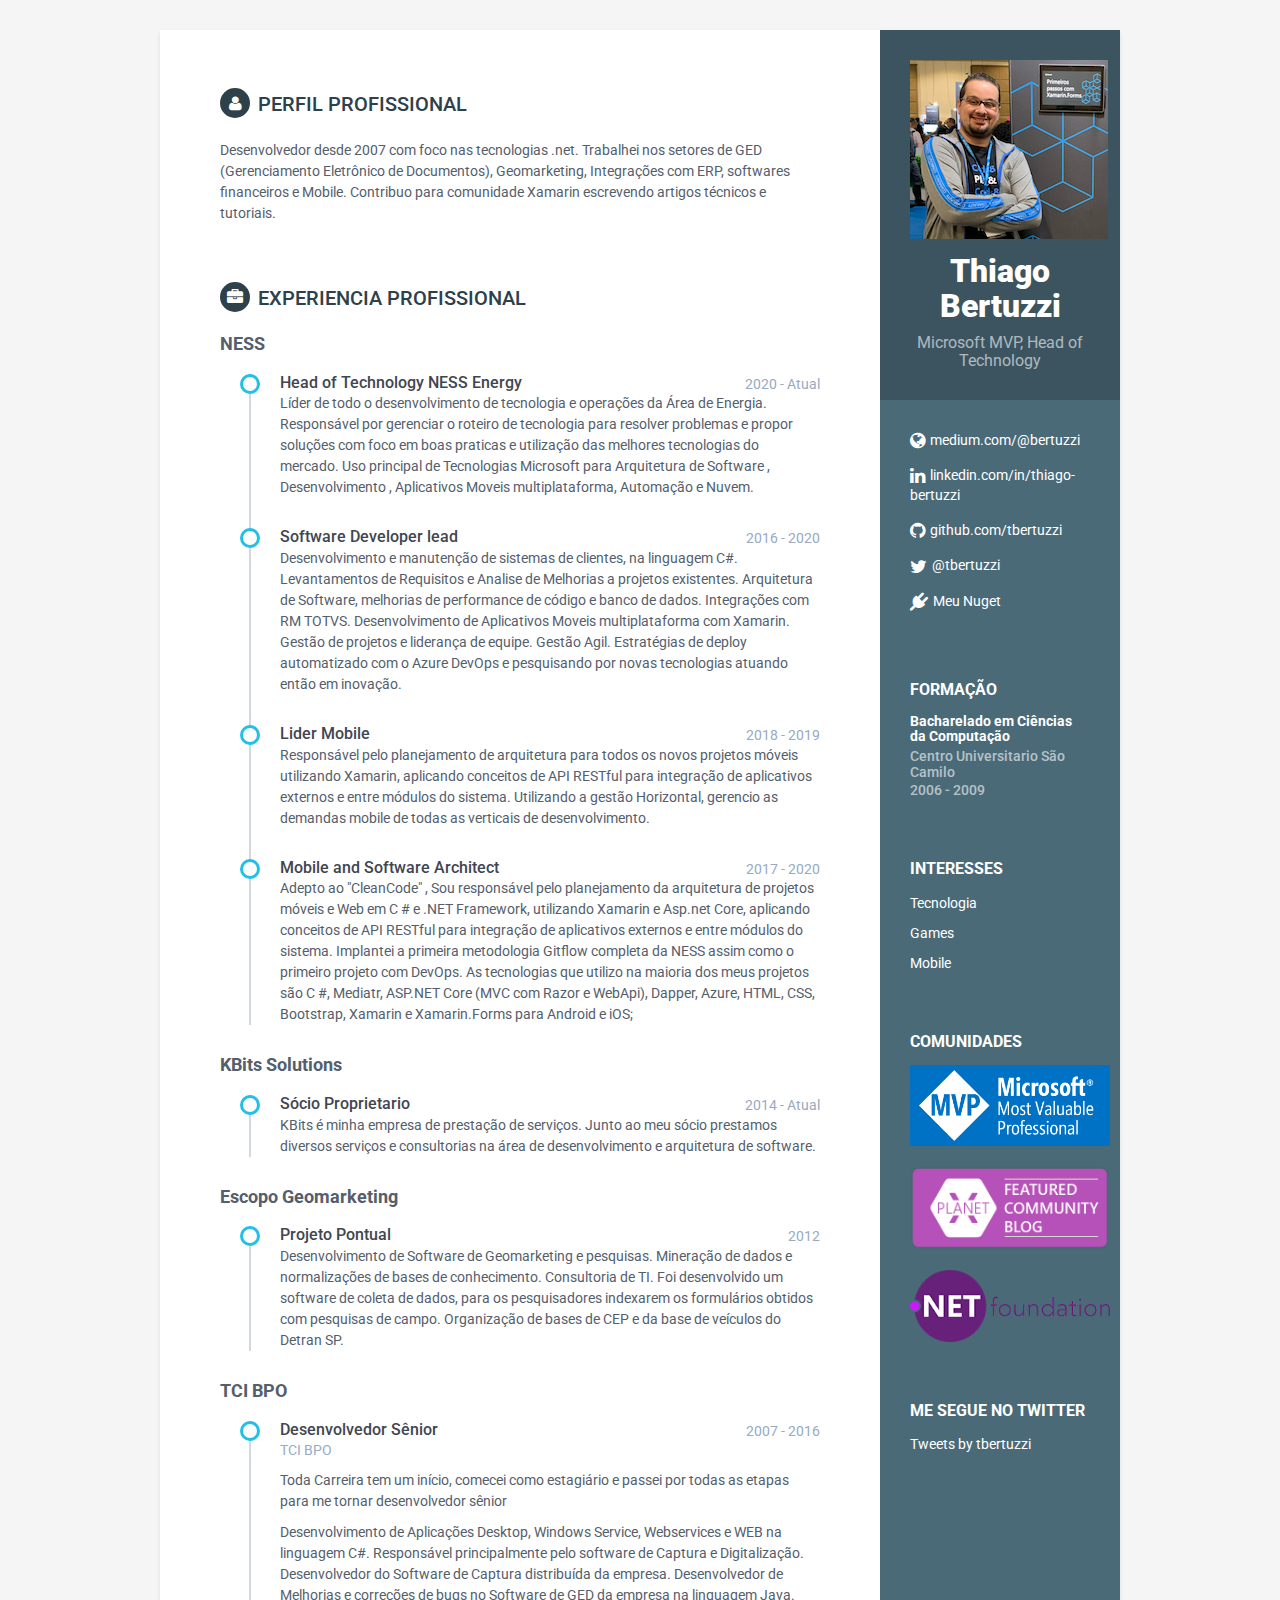
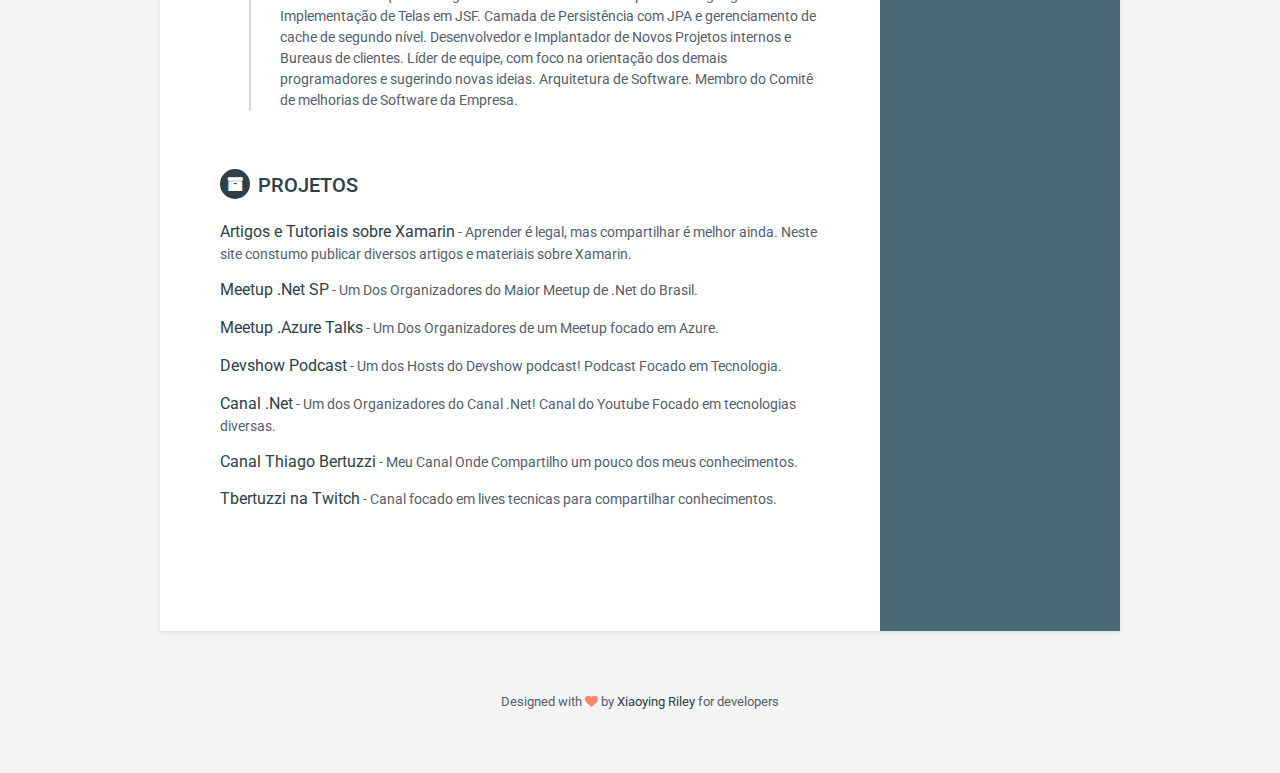
==== index.html @ 17e3bf71 ":hammer: Adicionado mais projetos" ====
<!DOCTYPE html>
<!--[if IE 8]> <html lang="en" class="ie8"> <![endif]-->  
<!--[if IE 9]> <html lang="en" class="ie9"> <![endif]-->  
<!--[if !IE]><!--> <html lang="pt-br"> <!--<![endif]-->  
<head>
    <title>Thiago Bertuzzi</title>
    <!-- Meta -->
    <meta charset="utf-8">
    <meta http-equiv="X-UA-Compatible" content="IE=edge">
    <meta name="viewport" content="width=device-width, initial-scale=1.0">
    <meta name="description" content="Thiago Bertuzzi"> 
    <link rel="shortcut icon" href="favicon.ico">  
    <link href='https://fonts.googleapis.com/css?family=Roboto:400,500,400italic,300italic,300,500italic,700,700italic,900,900italic' rel='stylesheet' type='text/css'>
    <!-- Global CSS -->
    <link rel="stylesheet" href="assets/plugins/bootstrap/css/bootstrap.min.css">   
    <!-- Plugins CSS -->
    <link rel="stylesheet" href="assets/plugins/font-awesome/css/font-awesome.css">
    
    <!-- Theme CSS -->  
    <link id="theme-style" rel="stylesheet" href="assets/css/styles-6.css">

    <!-- Custom CSS -->  
    <link id="theme-style" rel="stylesheet" href="assets/css/controles.css">


    <!-- HTML5 shim and Respond.js for IE8 support of HTML5 elements and media queries -->
    <!--[if lt IE 9]>
      <script src="https://oss.maxcdn.com/html5shiv/3.7.2/html5shiv.min.js"></script>
      <script src="https://oss.maxcdn.com/respond/1.4.2/respond.min.js"></script>
    <![endif]-->

    <!-- Global site tag (gtag.js) - Google Analytics -->
        <script async src="https://www.googletagmanager.com/gtag/js?id=UA-135125867-1"></script>
        <script>
        window.dataLayer = window.dataLayer || [];
        function gtag(){dataLayer.push(arguments);}
        gtag('js', new Date());

        gtag('config', 'UA-135125867-1');
        </script>

</head> 

<body>
    <div class="wrapper">
        <div class="sidebar-wrapper">
            <div class="profile-container">
                <img class="profile" height="179" width="198" src="assets/images/profile.png" alt="" />
                <h1 class="name">Thiago Bertuzzi</h1>
                <h3 class="tagline">Microsoft MVP, Head of Technology</h3>
            </div><!--//profile-container-->
            
            <div class="contact-container container-block">
                <ul class="list-unstyled contact-list">
                    <!-- <li class="email"><i class="fa fa-envelope"></i><a href="mailto: yourname@email.com">alan.doe@website.com</a></li>
                    <li class="phone"><i class="fa fa-phone"></i><a href="tel:0123 456 789">0123 456 789</a></li> -->
                    <li class="website"><i class="fa fa-globe"></i><a href="https://medium.com/@bertuzzi/" target="_blank">medium.com/@bertuzzi</a></li>
                    <li class="linkedin"><i class="fa fa-linkedin"></i><a href="https://www.linkedin.com/in/thiago-bertuzzi-74ab2a21" target="_blank">linkedin.com/in/thiago-bertuzzi</a></li>
                    <li class="github"><i class="fa fa-github"></i><a href="https://github.com/tbertuzzi" target="_blank">github.com/tbertuzzi</a></li>
                    <li class="twitter"><i class="fa fa-twitter"></i><a href="https://twitter.com/tbertuzzi" target="_blank">@tbertuzzi</a></li>
                    <li class="twitter"><i class="fa fa-plug"></i><a href=" https://www.nuget.org/profiles/Bertuzzi" target="_blank">Meu Nuget</a></li>
                </ul>
            </div><!--//contact-container-->
            <div class="education-container container-block">
                <h2 class="container-block-title">Formação</h2>
                <div class="item">
                    <h4 class="degree">Bacharelado em Ciências da Computação</h4>
                    <h5 class="meta">Centro Universitario São Camilo</h5>
                    <div class="time">2006 - 2009</div>
                </div><!--//item-->
            </div><!--//education-container-->
            
            <!-- <div class="languages-container container-block">
                <h2 class="container-block-title">Languages</h2>
                <ul class="list-unstyled interests-list">
                    <li>Portugues <span class="lang-desc">(Native)</span></li>
                    <li>French <span class="lang-desc">(Professional)</span></li>
                    <li>Spanish <span class="lang-desc">(Professional)</span></li>
                </ul>
            </div> -->
            
            <div class="interests-container container-block">
                <h2 class="container-block-title">Interesses</h2>
                <ul class="list-unstyled interests-list">
                    <li>Tecnologia</li>
                    <li>Games</li>
                    <li>Mobile</li>
                </ul>
            </div><!--//interests-->

            <div class="container-block">
                <h2 class="container-block-title">Comunidades</h2>
                <a href="https://mvp.microsoft.com/pt-br/PublicProfile/5003242?fullName=Thiago%20Bertuzzi/">  <img src="assets/images/MVPLogo.png" style="max-width: 200px;" alt="" />
                </a>
              </br>
            </br>
              <a href="https://www.planetxamarin.com/">  <img src="assets/images/planetxamarin-featured-badge.png" style="max-width: 200px;" alt="" />
              </a>
                </br>
             </br>
                <a href="https://members.dotnetfoundation.org/">  <img src="assets/images/netFundationlogo.png" style="max-width: 200px;" alt="" />
                </a>
            </div><!--//interests-->

            
              

            <div class="container-block">

                <h2 class="container-block-title">Me segue no twitter</h2>
                <a class="twitter-timeline" data-lang="pt" data-height="500" data-dnt="true" data-theme="dark" data-link-color="#2B7BB9" href="https://twitter.com/tbertuzzi?ref_src=twsrc%5Etfw">Tweets by tbertuzzi</a> <script async src="https://platform.twitter.com/widgets.js" charset="utf-8"></script>
        
                <!-- <h2 class="container-block-title">Backing</h2>
                <script src="https://opencollective.com/thiago-bertuzzi/collectives.js?role=backer"></script> -->
            </div>


            
            
        </div><!--//sidebar-wrapper-->
        
        <div class="main-wrapper">
            
            <section class="section summary-section">
                <h2 class="section-title"><i class="fa fa-user"></i>Perfil Profissional</h2>
                <div class="summary">
                    <p>Desenvolvedor desde 2007 com foco nas tecnologias .net. Trabalhei nos setores de GED (Gerenciamento Eletrônico de Documentos), Geomarketing, Integrações com ERP, softwares financeiros e Mobile. Contribuo para comunidade Xamarin escrevendo artigos técnicos e tutoriais.</p>
                </div><!--//summary-->
            </section><!--//section-->
            
            <section class="section experiences-section">
                <h2 class="section-title"><i class="fa fa-briefcase"></i>Experiencia profissional</h2>
                
                <h4>NESS</h4>
                <ul class="timeline">
                    <li>
                        
                        <div class="item">
                            <div class="meta">
                                <div class="upper-row">
                                    <h3 class="job-title">Head of Technology NESS Energy</h3>
                                    <div class="time">2020 - Atual</div>
                                </div>
                            </div>
                            <div class="details">
                                <p>Líder de todo o desenvolvimento de tecnologia e operações da Área de Energia.
                                    Responsável por gerenciar o roteiro de tecnologia para resolver problemas e propor soluções com foco em boas praticas e utilização das melhores tecnologias do mercado.
                                    Uso principal de Tecnologias Microsoft para Arquitetura de Software , Desenvolvimento , Aplicativos Moveis multiplataforma, Automação e Nuvem.
                                </p>  
                            
                            </div>
                        </div>
                      </li>
                    <li>
                        
                    <div class="item">
                        <div class="meta">
                            <div class="upper-row">
                                <h3 class="job-title">Software Developer lead</h3>
                                <div class="time">2016 - 2020</div>
                            </div>
                        </div>
                        <div class="details">
                            <p>Desenvolvimento e manutenção de sistemas de clientes, na linguagem C#.
                                Levantamentos de Requisitos e Analise de Melhorias a projetos existentes.
                                Arquitetura de Software, melhorias de performance de código e banco de dados.
                                Integrações com RM TOTVS.
                                Desenvolvimento de Aplicativos Moveis multiplataforma com Xamarin.
                                Gestão de projetos e liderança de equipe.
                                Gestão Agil.
                                Estratégias de deploy automatizado com o Azure DevOps e pesquisando por novas tecnologias atuando então em inovação.
                            </p>  
                        
                        </div>
                    </div>
                    </li>
                    <li>
                        <div class="item">
                            <div class="meta">
                                <div class="upper-row">
                                    <h3 class="job-title">Lider Mobile</h3>
                                    <div class="time">2018 - 2019</div>
                                </div>
                            </div>
                            <div class="details">
                                <p>Responsável pelo planejamento de arquitetura para todos os novos projetos móveis utilizando Xamarin,
                                    aplicando conceitos de API RESTful para integração de aplicativos externos e entre módulos do sistema. 
                                    Utilizando a gestão Horizontal, gerencio as demandas mobile de todas as verticais de desenvolvimento. 
                                </p>  
                            
                            </div>
                        </div>
                    </li>
                    <li>
                        <div class="item">
                            <div class="meta">
                                <div class="upper-row">
                                    <h3 class="job-title">Mobile and Software Architect</h3>
                                    <div class="time">2017 - 2020</div>
                                </div>
                            </div>
                            <div class="details">
                                <p>Adepto ao "CleanCode" , Sou responsável pelo planejamento da arquitetura de projetos móveis e Web em C # e .NET Framework, utilizando Xamarin e Asp.net Core, aplicando conceitos de API RESTful para integração de aplicativos externos e entre módulos do sistema.
        
                                    Implantei a primeira metodologia Gitflow completa da NESS assim como o primeiro projeto com DevOps.
                                    
                                    As tecnologias que utilizo na maioria dos meus projetos são C #, Mediatr, ASP.NET Core (MVC com Razor e WebApi), Dapper, Azure, HTML, CSS, Bootstrap, Xamarin e Xamarin.Forms para Android e iOS;
                                </p>  
                               
                            </div>
                        </div>
                    </li>
                </ul>

                <h4>KBits Solutions</h4>

                <ul class="timeline">
                    <li>
                        <div class="item">
                            <div class="meta">
                                <div class="upper-row">
                                    <h3 class="job-title">Sócio Proprietario</h3>
                                    <div class="time">2014 - Atual</div>
                                </div>
                            </div>
                            <div class="details">
                                <p>
                                    KBits é minha empresa de prestação de serviços. Junto ao meu sócio prestamos diversos serviços e consultorias na área de desenvolvimento e arquitetura de software. 
                                </p>  
                                
                            </div>
                        </div>
                    </li>
                </ul>

                <h4>Escopo Geomarketing</h4>

                <ul class="timeline">
                    <li>
                        <div class="item">
                            <div class="meta">
                                <div class="upper-row">
                                    <h3 class="job-title">Projeto Pontual</h3>
                                    <div class="time">2012</div>
                                </div><!--//upper-row-->
                            </div><!--//meta-->
                            <div class="details">
                                <p>Desenvolvimento de Software de Geomarketing e pesquisas. Mineração de dados e normalizações de bases de conhecimento. Consultoria de TI.
                                    Foi desenvolvido um software de coleta de dados, para os pesquisadores indexarem os formulários obtidos com pesquisas de campo.
                                    Organização de bases de CEP e da base de veículos do Detran SP.
                                </p> 
                            </div><!--//details-->
                        </div><!--//item-->
                    </li>
                </ul>


                <h4>TCI BPO</h4>

                <ul class="timeline">
                    <li>
                        <div class="item">
                            <div class="meta">
                                <div class="upper-row">
                                    <h3 class="job-title">Desenvolvedor Sênior</h3>
                                    <div class="time">2007 - 2016</div>
                                </div><!--//upper-row-->
                                <div class="company">TCI BPO</div>
                            </div><!--//meta-->
                            <div class="details">
                                <p>Toda Carreira tem um início, comecei como estagiário e passei por todas as etapas para me tornar desenvolvedor sênior</p> 
                                <p>Desenvolvimento de Aplicações Desktop, Windows Service, Webservices e WEB na linguagem C#. Responsável principalmente pelo software de Captura e Digitalização.
                                    Desenvolvedor do Software de Captura distribuída da empresa.
                                    Desenvolvedor de Melhorias e correções de bugs no Software de GED da empresa na linguagem Java. Implementação de Telas em JSF. Camada de Persistência com JPA e gerenciamento de cache de segundo nível.
                                    Desenvolvedor e Implantador de Novos Projetos internos e Bureaus de clientes.
                                    Líder de equipe, com foco na orientação dos demais programadores e sugerindo novas ideias. Arquitetura de Software. Membro do Comitê de melhorias de Software da Empresa.</p> 
                            </div><!--//details-->
                        </div><!--//item-->
                    </li>
                </ul>

               
                
            </section><!--//section-->
            
            <section class="section projects-section">
                <h2 class="section-title"><i class="fa fa-archive"></i>Projetos</h2>
                <!-- <div class="intro">
                    <p>Abaixo Alguns Projetos.</p>
                </div> -->
                <div class="item">
                    <span class="project-title"><a href="https://medium.com/@bertuzzi/">Artigos e Tutoriais sobre Xamarin</a></span> - <span class="project-tagline">Aprender é legal, mas compartilhar é melhor ainda. Neste site constumo publicar diversos artigos e materiais sobre Xamarin.</span>
                </div>
                <div class="item">
                    <span class="project-title"><a href="https://www.meetup.com/pt-BR/dotnet-Sao-Paulo/">Meetup .Net SP</a></span> - <span class="project-tagline">Um Dos Organizadores do Maior Meetup de .Net do Brasil.</span>
                </div>
                <div class="item">
                    <span class="project-title"><a href="https://www.meetup.com/pt-BR/dotnet-Sao-Paulo/">Meetup .Azure Talks</a></span> - <span class="project-tagline">Um Dos Organizadores de um Meetup focado em Azure.</span>
                </div>
                <div class="item">
                    <span class="project-title"><a href="https://devshow.com.br/">Devshow Podcast</a></span> - <span class="project-tagline">Um dos Hosts do Devshow podcast! Podcast Focado em Tecnologia.</span>
                </div>
                 <div class="item">
                    <span class="project-title"><a href="https://www.youtube.com/canaldotnet">Canal .Net</a></span> - <span class="project-tagline">Um dos Organizadores do Canal .Net! Canal do Youtube Focado em tecnologias diversas.</span>
                </div>
                <div class="item">
                    <span class="project-title"><a href="https://www.youtube.com/thiagobertuzzi">Canal Thiago Bertuzzi</a></span> - <span class="project-tagline">Meu Canal Onde Compartilho um pouco dos meus conhecimentos.</span>
                </div>
                <div class="item">
                    <span class="project-title"><a href="https://www.twitch.tv/tbertuzzi">Tbertuzzi na Twitch</a></span> - <span class="project-tagline">Canal focado em lives tecnicas para compartilhar conhecimentos.</span>
                </div>


            </section>

        </div><!--//main-body-->
    </div>
 
    <footer class="footer">
        <div class="text-center">
                <!--/* This template is released under the Creative Commons Attribution 3.0 License. Please keep the attribution link below when using for your own project. Thank you for your support. :) If you'd like to use the template without the attribution, you can check out other license options via our website: themes.3rdwavemedia.com */-->
                <small class="copyright">Designed with <i class="fa fa-heart"></i> by <a href="http://themes.3rdwavemedia.com" target="_blank">Xiaoying Riley</a> for developers</small>
        </div><!--//container-->
    </footer><!--//footer-->
 
    <!-- Javascript -->          
    <script type="text/javascript" src="assets/plugins/jquery-1.11.3.min.js"></script>
    <script type="text/javascript" src="assets/plugins/bootstrap/js/bootstrap.min.js"></script>    
    <!-- custom js -->
    <script type="text/javascript" src="assets/js/main.js"></script>            
</body>
</html>
---- assets/css/styles-6.css ----
/*   
 * Template Name: Orbit - Responsive Resume/CV Template for Developers
 * Version: 1.0
 * Author: Xiaoying Riley
 * Twitter: @3rdwave_themes
 * License: Creative Commons Attribution 3.0 License
 * Website: http://themes.3rdwavemedia.com/
*/
/* styles-6.css */
/* ======= Base ======= */
body {
  font-family: 'Roboto', sans-serif;
  color: #545E6C;
  background: #f5f5f5;
  font-size: 14px;
  padding: 30px;
  -webkit-font-smoothing: antialiased;
  -moz-osx-font-smoothing: grayscale;
}
h1,
h2,
h3,
h4,
h5,
h6 {
  font-weight: 700;
}
a {
  color: #2e4049;
  -webkit-transition: all 0.4s ease-in-out;
  -moz-transition: all 0.4s ease-in-out;
  -ms-transition: all 0.4s ease-in-out;
  -o-transition: all 0.4s ease-in-out;
}
a:hover {
  text-decoration: underline;
  color: #10171a;
}
a:focus {
  text-decoration: none;
}
p {
  line-height: 1.5;
}
.wrapper {
  background: #4B6A78;
  max-width: 960px;
  margin: 0 auto;
  position: relative;
  -webkit-box-shadow: 0px 2px 4px rgba(0, 0, 0, 0.1);
  -moz-box-shadow: 0px 2px 4px rgba(0, 0, 0, 0.1);
  box-shadow: 0px 2px 4px rgba(0, 0, 0, 0.1);
}
.sidebar-wrapper {
  background: #4B6A78;
  position: absolute;
  right: 0;
  width: 240px;
  height: 100%;
  min-height: 800px;
  color: #fff;
}
.sidebar-wrapper a {
  color: #fff;
}
.sidebar-wrapper .profile-container {
  padding: 30px;
  background: rgba(0, 0, 0, 0.2);
  text-align: center;
  color: #fff;
}
.sidebar-wrapper .name {
  font-size: 32px;
  font-weight: 900;
  margin-top: 0;
  margin-bottom: 10px;
}
.sidebar-wrapper .tagline {
  color: rgba(255, 255, 255, 0.6);
  font-size: 16px;
  font-weight: 400;
  margin-top: 0;
  margin-bottom: 0;
}
.sidebar-wrapper .profile {
  margin-bottom: 15px;
}
.sidebar-wrapper .contact-list .fa {
  margin-right: 5px;
  font-size: 18px;
  vertical-align: middle;
}
.sidebar-wrapper .contact-list li {
  margin-bottom: 15px;
}
.sidebar-wrapper .contact-list li:last-child {
  margin-bottom: 0;
}
.sidebar-wrapper .contact-list .email .fa {
  font-size: 14px;
}
.sidebar-wrapper .container-block {
  padding: 30px;
}
.sidebar-wrapper .container-block-title {
  text-transform: uppercase;
  font-size: 16px;
  font-weight: 700;
  margin-top: 0;
  margin-bottom: 15px;
}
.sidebar-wrapper .degree {
  font-size: 14px;
  margin-top: 0;
  margin-bottom: 5px;
}
.sidebar-wrapper .education-container .item {
  margin-bottom: 15px;
}
.sidebar-wrapper .education-container .item:last-child {
  margin-bottom: 0;
}
.sidebar-wrapper .education-container .meta {
  color: rgba(255, 255, 255, 0.6);
  font-weight: 500;
  margin-bottom: 0px;
  margin-top: 0;
}
.sidebar-wrapper .education-container .time {
  color: rgba(255, 255, 255, 0.6);
  font-weight: 500;
  margin-bottom: 0px;
}
.sidebar-wrapper .languages-container .lang-desc {
  color: rgba(255, 255, 255, 0.6);
}
.sidebar-wrapper .languages-list {
  margin-bottom: 0;
}
.sidebar-wrapper .languages-list li {
  margin-bottom: 10px;
}
.sidebar-wrapper .languages-list li:last-child {
  margin-bottom: 0;
}
.sidebar-wrapper .interests-list {
  margin-bottom: 0;
}
.sidebar-wrapper .interests-list li {
  margin-bottom: 10px;
}
.sidebar-wrapper .interests-list li:last-child {
  margin-bottom: 0;
}
.main-wrapper {
  background: #fff;
  padding: 60px;
  padding-right: 300px;
}
.main-wrapper .section-title {
  text-transform: uppercase;
  font-size: 20px;
  font-weight: 500;
  color: #2e4049;
  position: relative;
  margin-top: 0;
  margin-bottom: 20px;
}
.main-wrapper .section-title .fa {
  width: 30px;
  height: 30px;
  margin-right: 8px;
  display: inline-block;
  color: #fff;
  -webkit-border-radius: 50%;
  -moz-border-radius: 50%;
  -ms-border-radius: 50%;
  -o-border-radius: 50%;
  border-radius: 50%;
  -moz-background-clip: padding;
  -webkit-background-clip: padding-box;
  background-clip: padding-box;
  background: #2e4049;
  text-align: center;
  padding-top: 8px;
  font-size: 16px;
  position: relative;
  top: -2px;
}
.main-wrapper .section {
  margin-bottom: 60px;
}
.main-wrapper .experiences-section .item {
  margin-bottom: 30px;
}
.main-wrapper .upper-row {
  position: relative;
  overflow: hidden;
  margin-bottom: 2px;
}
.main-wrapper .job-title {
  color: #3F4650;
  font-size: 16px;
  margin-top: 0;
  margin-bottom: 0;
  font-weight: 500;
}
.main-wrapper .time {
  position: absolute;
  right: 0;
  top: 0;
  color: #97AAC3;
}
.main-wrapper .company {
  margin-bottom: 10px;
  color: #97AAC3;
}
.main-wrapper .project-title {
  font-size: 16px;
  font-weight: 400;
  margin-top: 0;
  margin-bottom: 5px;
}
.main-wrapper .projects-section .intro {
  margin-bottom: 30px;
}
.main-wrapper .projects-section .item {
  margin-bottom: 15px;
}
.skillset .item {
  margin-bottom: 15px;
  overflow: hidden;
}
.skillset .level-title {
  font-size: 14px;
  margin-top: 0;
  margin-bottom: 12px;
}
.skillset .level-bar {
  height: 12px;
  background: #f5f5f5;
}
.skillset .level-bar-inner {
  height: 12px;
  background: #6c92a3;
}
.footer {
  padding: 30px;
  padding-top: 60px;
}
.footer .copyright {
  line-height: 1.6;
  color: #545E6C;
  font-size: 13px;
}
.footer .fa-heart {
  color: #fb866a;
}
/* Extra small devices (phones, less than 768px) */
@media (max-width: 767px) {
  .sidebar-wrapper {
    position: static;
    width: inherit;
  }
  .main-wrapper {
    padding: 30px;
  }
  .main-wrapper .time {
    position: static;
    display: block;
    margin-top: 5px;
  }
  .main-wrapper .upper-row {
    margin-bottom: 0;
  }
}
/* Small devices (tablets, 768px and up) */
/* Medium devices (desktops, 992px and up) */
@media (min-width: 992px) {
  .skillset .level-title {
    display: inline-block;
    float: left;
    width: 30%;
    margin-bottom: 0;
  }
  .skillset .level-bar {
    display: inline-block;
    width: 70%;
    float: left;
    position: relative;
    top: 1px;
  }
}
/* Large devices (large desktops, 1200px and up) */
/* Ex-Large devices (large desktops, 1200px and up) */
---- assets/css/controles.css ----
ul.timeline {
    list-style-type: none;
    position: relative;
}
ul.timeline:before {
    content: ' ';
    background: #d4d9df;
    display: inline-block;
    position: absolute;
    left: 29px;
    width: 2px;
    height: 100%;
    z-index: 400;
}
ul.timeline > li {
    margin: 20px 0;
    padding-left: 20px;
}
ul.timeline > li:before {
    content: ' ';
    background: white;
    display: inline-block;
    position: absolute;
    border-radius: 50%;
    border: 3px solid #22c0e8;
    left: 20px;
    width: 20px;
    height: 20px;
    z-index: 400;
}
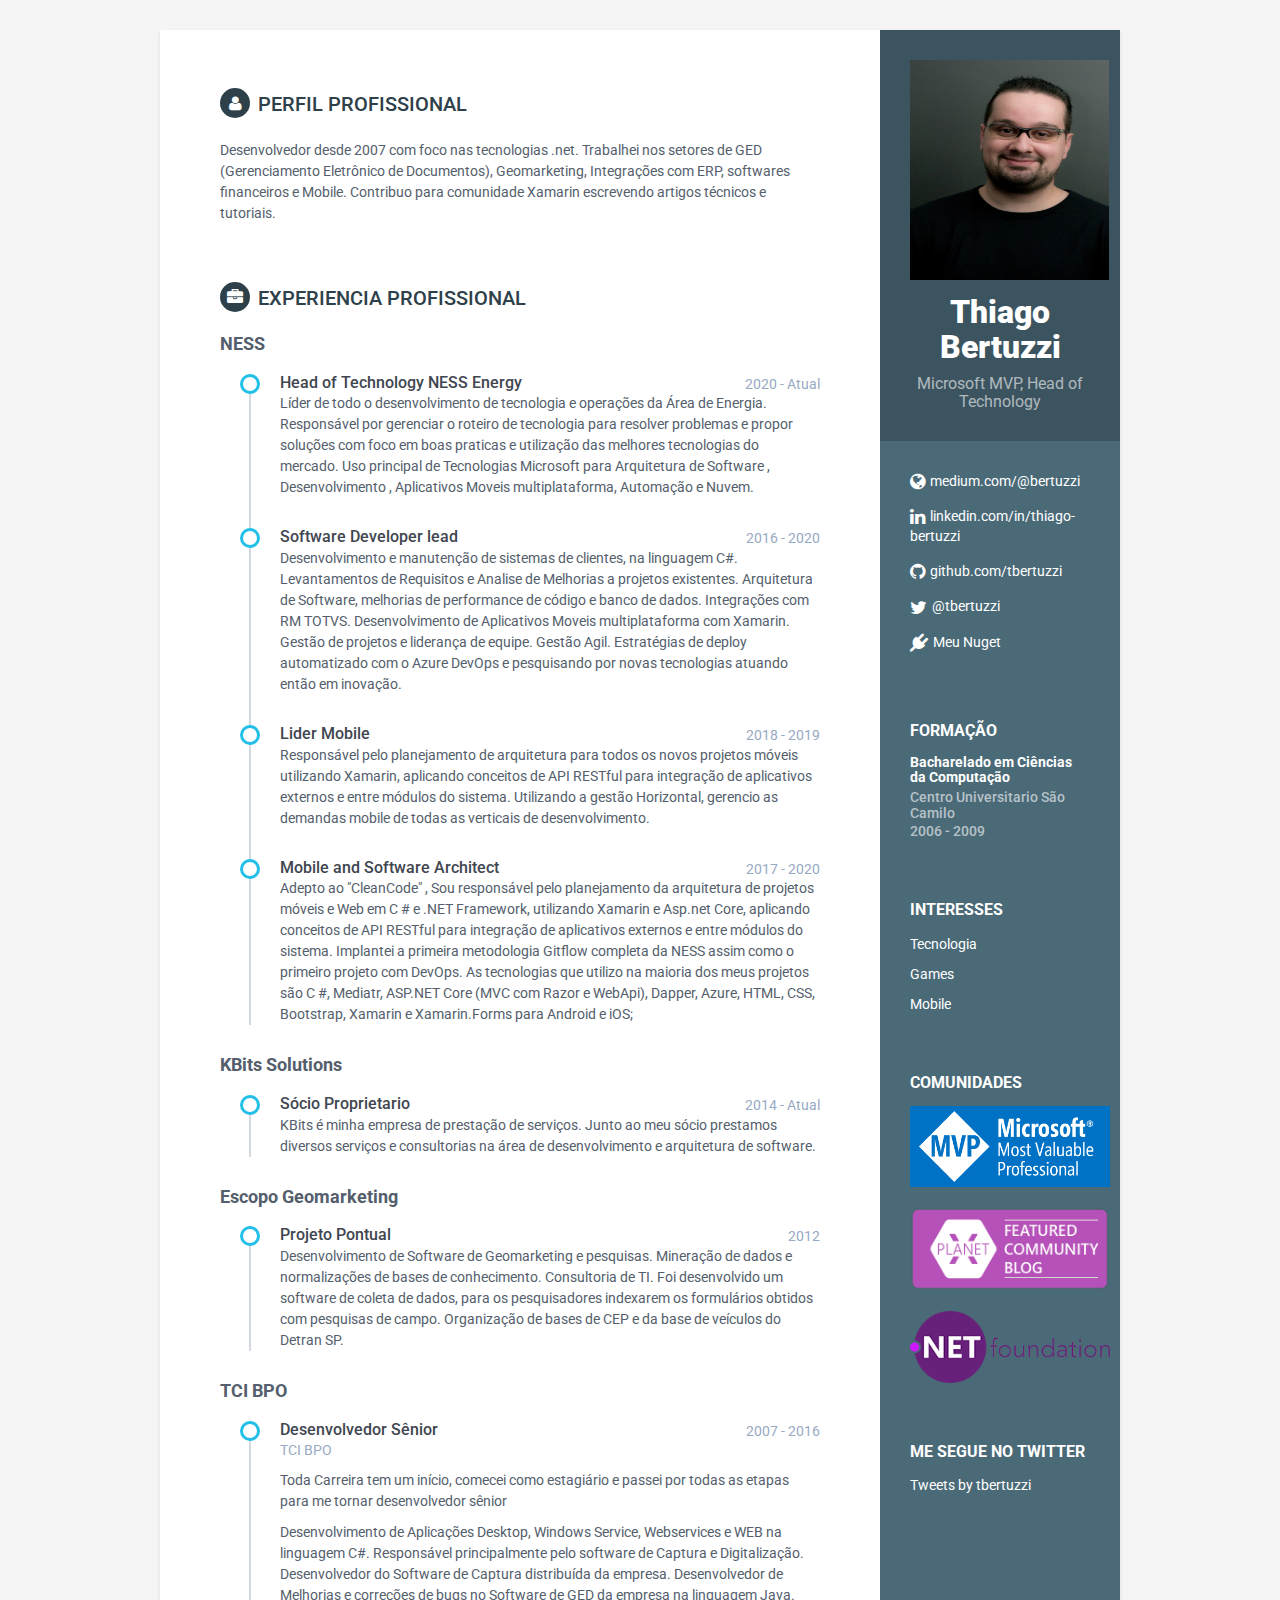
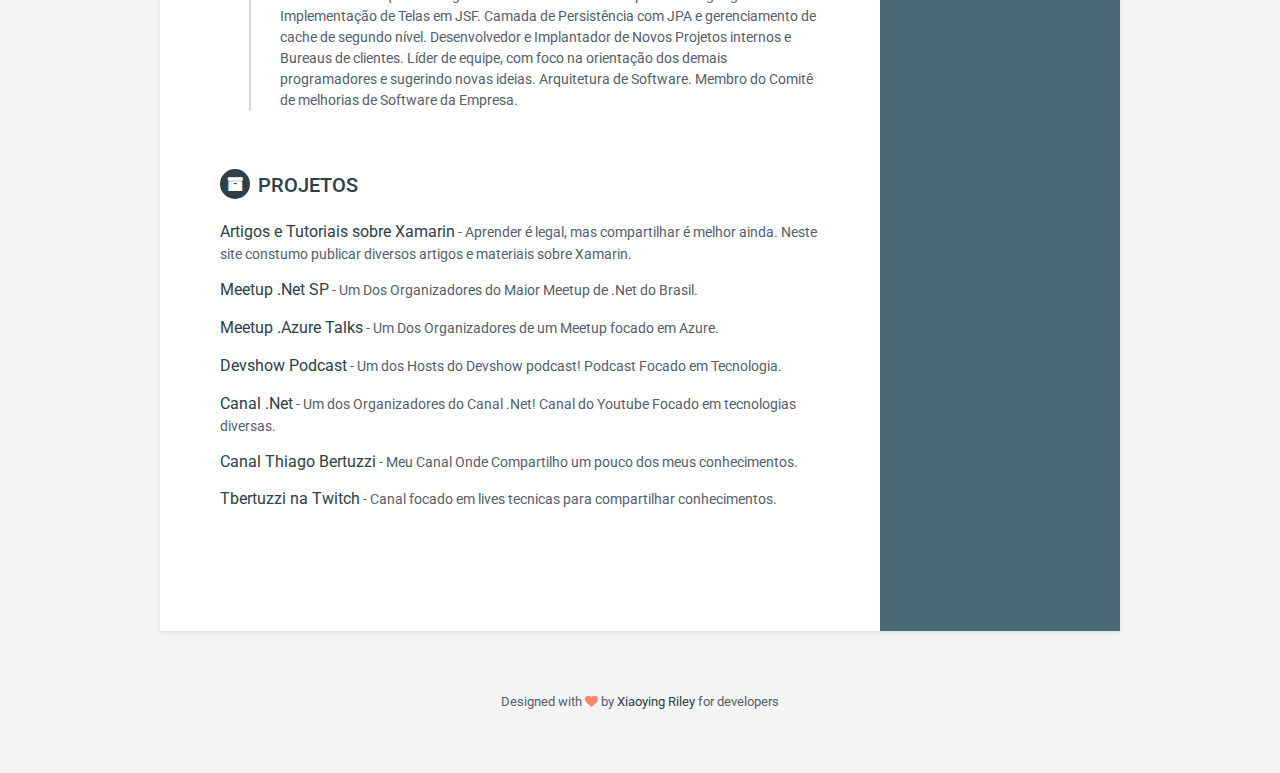
==== commit 2e65dd3e: ":sparkles: adicionada nova foto" ====
--- a/index.html
+++ b/index.html
@@ -45,7 +45,7 @@
     <div class="wrapper">
         <div class="sidebar-wrapper">
             <div class="profile-container">
-                <img class="profile" height="179" width="198" src="assets/images/profile.png" alt="" />
+                <img class="profile" height="220" width="199" src="assets/images/BertuzziProfile.jpg" alt="" />
                 <h1 class="name">Thiago Bertuzzi</h1>
                 <h3 class="tagline">Microsoft MVP, Head of Technology</h3>
             </div><!--//profile-container-->
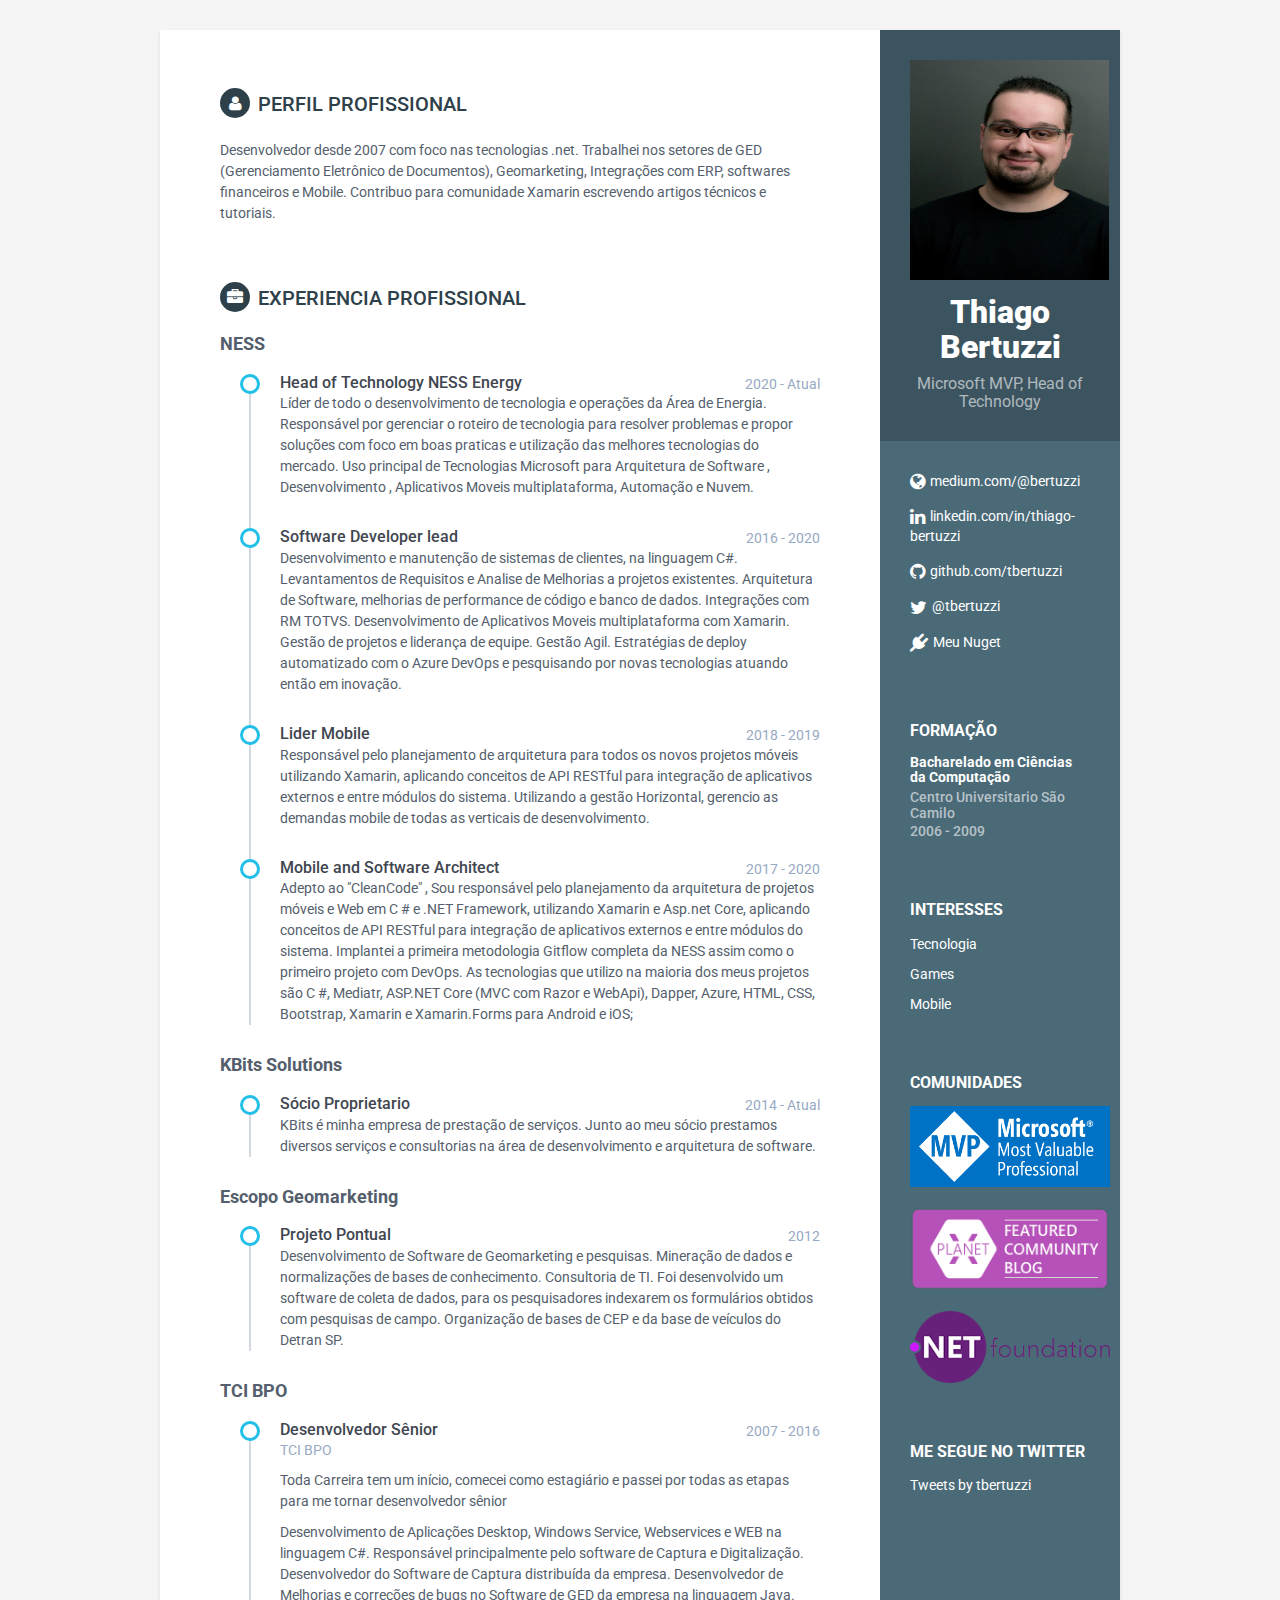
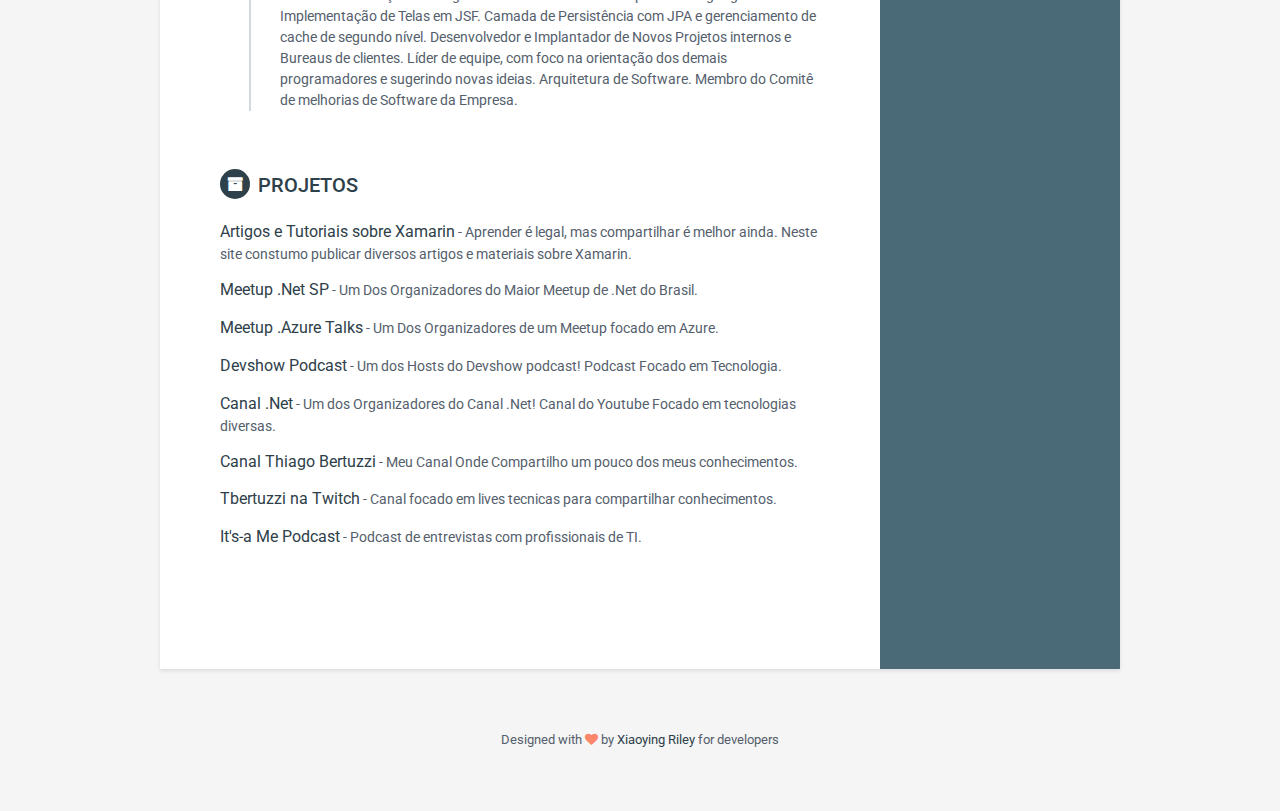
==== commit 7c706e5f: ":sparkles: ADicionado podcast novo" ====
--- a/index.html
+++ b/index.html
@@ -309,6 +309,9 @@
                 <div class="item">
                     <span class="project-title"><a href="https://www.twitch.tv/tbertuzzi">Tbertuzzi na Twitch</a></span> - <span class="project-tagline">Canal focado em lives tecnicas para compartilhar conhecimentos.</span>
                 </div>
+                <div class="item">
+                    <span class="project-title"><a href="https://anchor.fm/thiago-bertuzzi">It's-a Me Podcast</a></span> - <span class="project-tagline">Podcast de entrevistas com profissionais de TI.</span>
+                </div>
 
 
             </section>
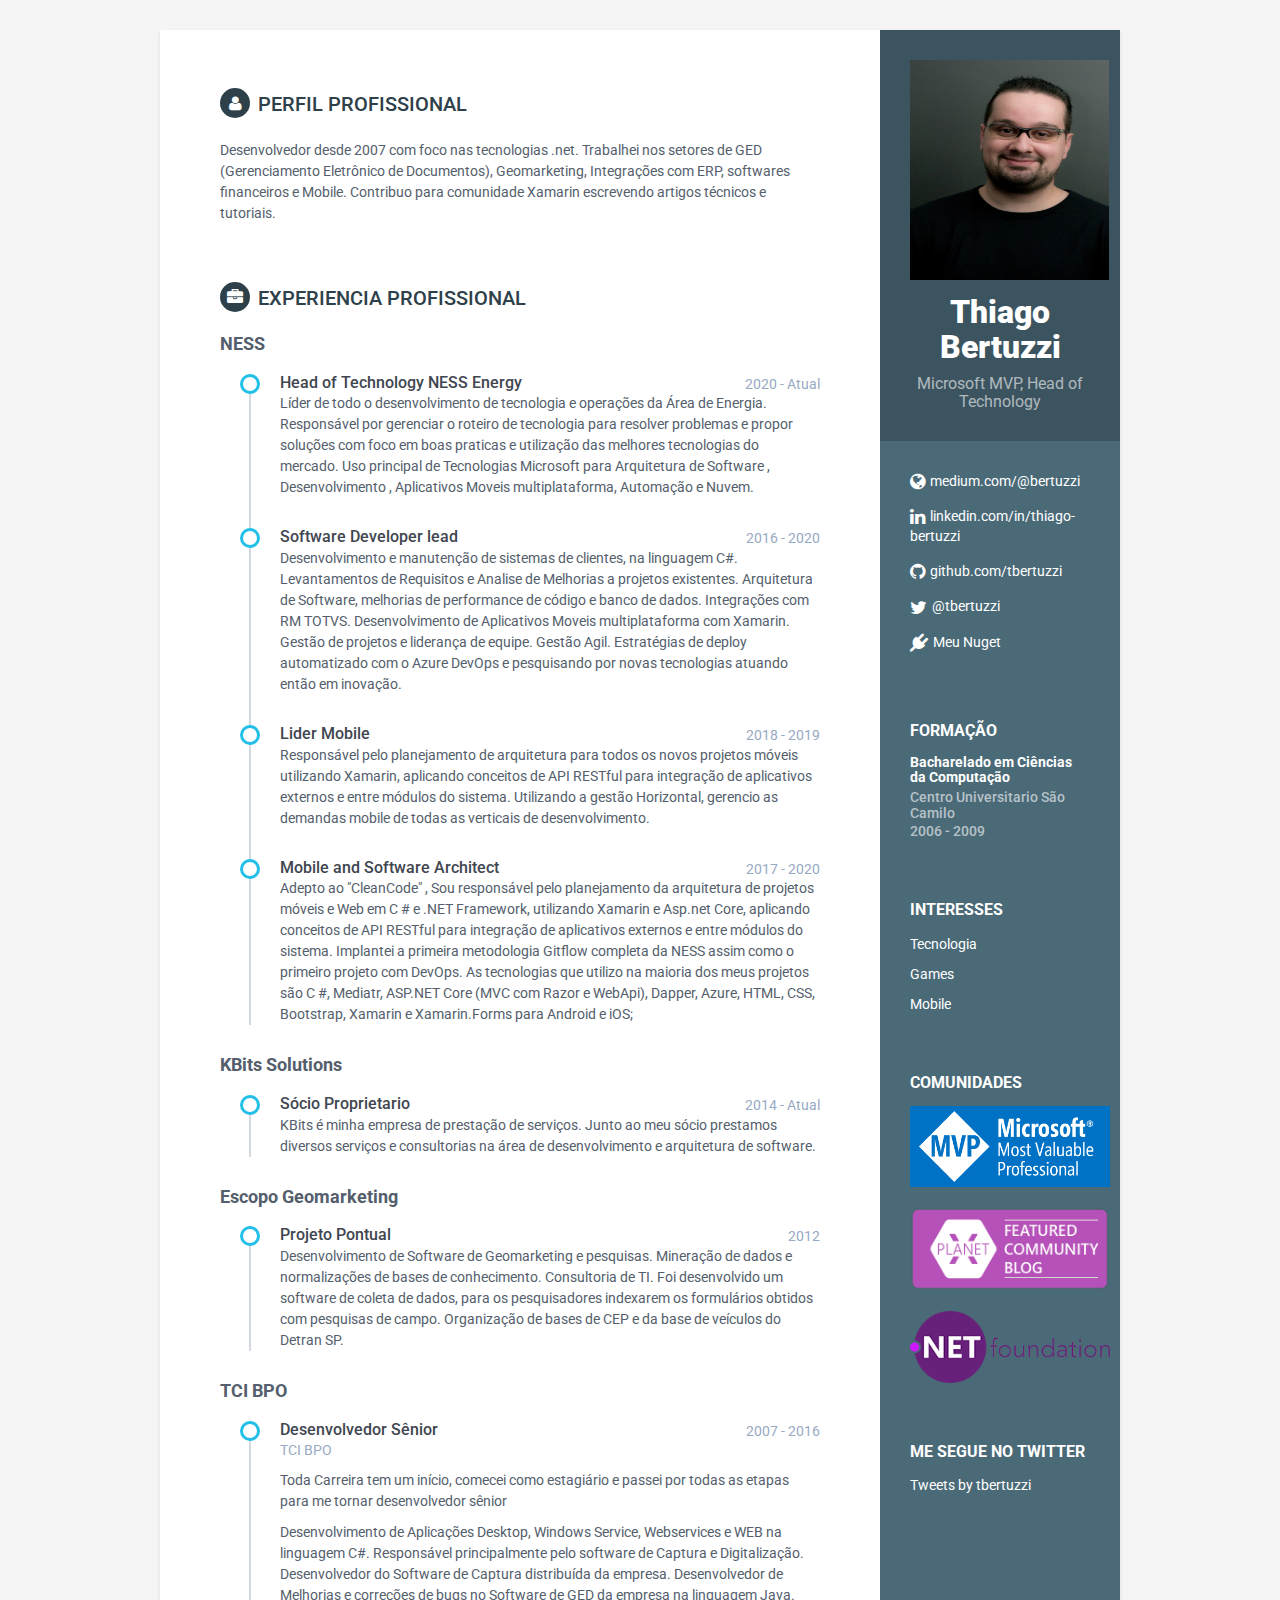
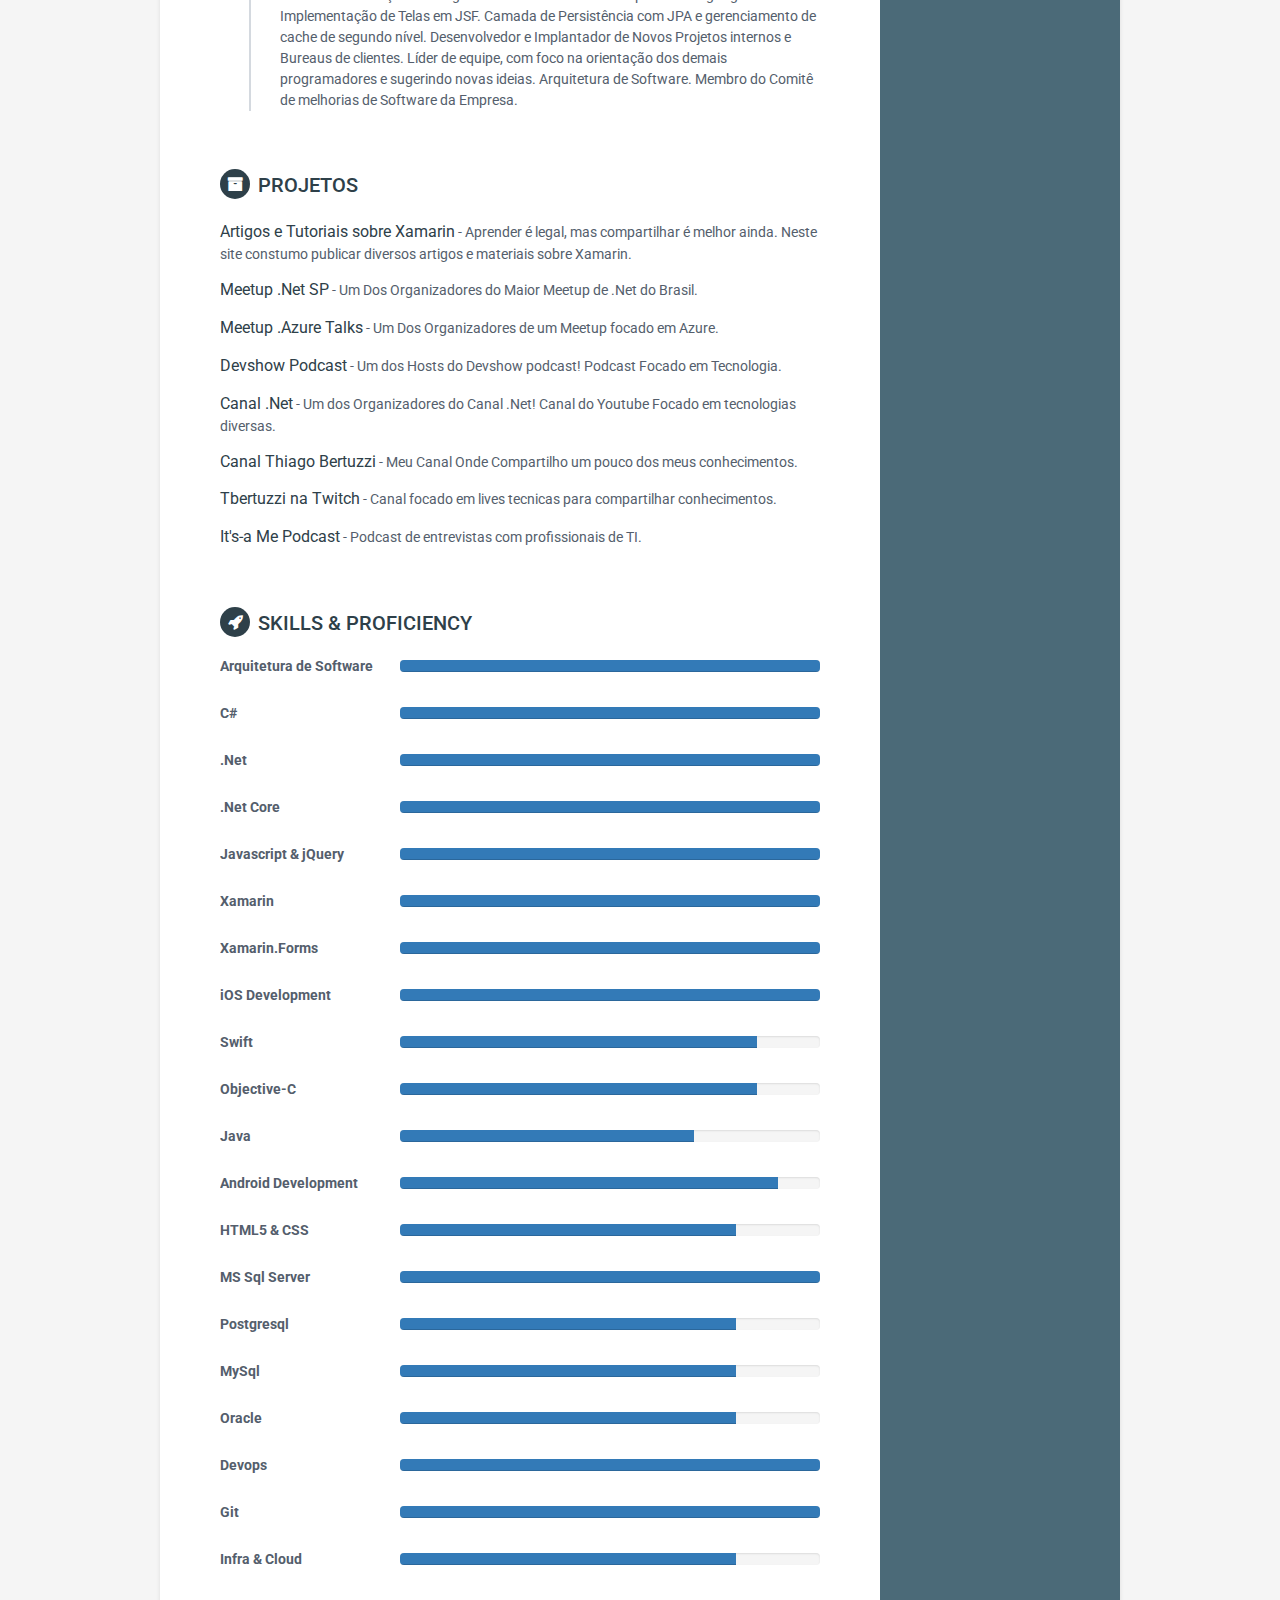
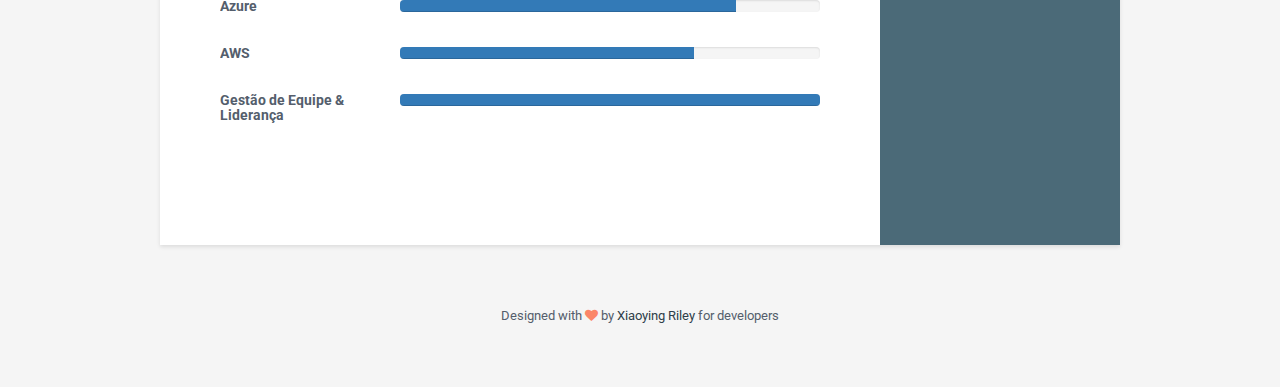
==== commit cac47ea4: ":hammer: Update Profile" ====
--- a/index.html
+++ b/index.html
@@ -1,25 +1,30 @@
 <!DOCTYPE html>
-<!--[if IE 8]> <html lang="en" class="ie8"> <![endif]-->  
-<!--[if IE 9]> <html lang="en" class="ie9"> <![endif]-->  
-<!--[if !IE]><!--> <html lang="pt-br"> <!--<![endif]-->  
+<!--[if IE 8]> <html lang="en" class="ie8"> <![endif]-->
+<!--[if IE 9]> <html lang="en" class="ie9"> <![endif]-->
+<!--[if !IE]><!-->
+<html lang="pt-br">
+<!--<![endif]-->
+
 <head>
     <title>Thiago Bertuzzi</title>
     <!-- Meta -->
     <meta charset="utf-8">
     <meta http-equiv="X-UA-Compatible" content="IE=edge">
     <meta name="viewport" content="width=device-width, initial-scale=1.0">
-    <meta name="description" content="Thiago Bertuzzi"> 
-    <link rel="shortcut icon" href="favicon.ico">  
-    <link href='https://fonts.googleapis.com/css?family=Roboto:400,500,400italic,300italic,300,500italic,700,700italic,900,900italic' rel='stylesheet' type='text/css'>
+    <meta name="description" content="Thiago Bertuzzi">
+    <link rel="shortcut icon" href="favicon.ico">
+    <link
+        href='https://fonts.googleapis.com/css?family=Roboto:400,500,400italic,300italic,300,500italic,700,700italic,900,900italic'
+        rel='stylesheet' type='text/css'>
     <!-- Global CSS -->
-    <link rel="stylesheet" href="assets/plugins/bootstrap/css/bootstrap.min.css">   
+    <link rel="stylesheet" href="assets/plugins/bootstrap/css/bootstrap.min.css">
     <!-- Plugins CSS -->
     <link rel="stylesheet" href="assets/plugins/font-awesome/css/font-awesome.css">
-    
-    <!-- Theme CSS -->  
+
+    <!-- Theme CSS -->
     <link id="theme-style" rel="stylesheet" href="assets/css/styles-6.css">
 
-    <!-- Custom CSS -->  
+    <!-- Custom CSS -->
     <link id="theme-style" rel="stylesheet" href="assets/css/controles.css">
 
 
@@ -30,16 +35,16 @@
     <![endif]-->
 
     <!-- Global site tag (gtag.js) - Google Analytics -->
-        <script async src="https://www.googletagmanager.com/gtag/js?id=UA-135125867-1"></script>
-        <script>
+    <script async src="https://www.googletagmanager.com/gtag/js?id=UA-135125867-1"></script>
+    <script>
         window.dataLayer = window.dataLayer || [];
-        function gtag(){dataLayer.push(arguments);}
+        function gtag() { dataLayer.push(arguments); }
         gtag('js', new Date());
 
         gtag('config', 'UA-135125867-1');
-        </script>
-
-</head> 
+    </script>
+
+</head>
 
 <body>
     <div class="wrapper">
@@ -48,28 +53,38 @@
                 <img class="profile" height="220" width="199" src="assets/images/BertuzziProfile.jpg" alt="" />
                 <h1 class="name">Thiago Bertuzzi</h1>
                 <h3 class="tagline">Microsoft MVP, Head of Technology</h3>
-            </div><!--//profile-container-->
-            
+            </div>
+            <!--//profile-container-->
+
             <div class="contact-container container-block">
                 <ul class="list-unstyled contact-list">
                     <!-- <li class="email"><i class="fa fa-envelope"></i><a href="mailto: yourname@email.com">alan.doe@website.com</a></li>
                     <li class="phone"><i class="fa fa-phone"></i><a href="tel:0123 456 789">0123 456 789</a></li> -->
-                    <li class="website"><i class="fa fa-globe"></i><a href="https://medium.com/@bertuzzi/" target="_blank">medium.com/@bertuzzi</a></li>
-                    <li class="linkedin"><i class="fa fa-linkedin"></i><a href="https://www.linkedin.com/in/thiago-bertuzzi-74ab2a21" target="_blank">linkedin.com/in/thiago-bertuzzi</a></li>
-                    <li class="github"><i class="fa fa-github"></i><a href="https://github.com/tbertuzzi" target="_blank">github.com/tbertuzzi</a></li>
-                    <li class="twitter"><i class="fa fa-twitter"></i><a href="https://twitter.com/tbertuzzi" target="_blank">@tbertuzzi</a></li>
-                    <li class="twitter"><i class="fa fa-plug"></i><a href=" https://www.nuget.org/profiles/Bertuzzi" target="_blank">Meu Nuget</a></li>
+                    <li class="website"><i class="fa fa-globe"></i><a href="https://medium.com/@bertuzzi/"
+                            target="_blank">medium.com/@bertuzzi</a></li>
+                    <li class="linkedin"><i class="fa fa-linkedin"></i><a
+                            href="https://www.linkedin.com/in/thiago-bertuzzi-74ab2a21"
+                            target="_blank">linkedin.com/in/thiago-bertuzzi</a></li>
+                    <li class="github"><i class="fa fa-github"></i><a href="https://github.com/tbertuzzi"
+                            target="_blank">github.com/tbertuzzi</a></li>
+                    <li class="twitter"><i class="fa fa-twitter"></i><a href="https://twitter.com/tbertuzzi"
+                            target="_blank">@tbertuzzi</a></li>
+                    <li class="twitter"><i class="fa fa-plug"></i><a href=" https://www.nuget.org/profiles/Bertuzzi"
+                            target="_blank">Meu Nuget</a></li>
                 </ul>
-            </div><!--//contact-container-->
+            </div>
+            <!--//contact-container-->
             <div class="education-container container-block">
                 <h2 class="container-block-title">Formação</h2>
                 <div class="item">
                     <h4 class="degree">Bacharelado em Ciências da Computação</h4>
                     <h5 class="meta">Centro Universitario São Camilo</h5>
                     <div class="time">2006 - 2009</div>
-                </div><!--//item-->
-            </div><!--//education-container-->
-            
+                </div>
+                <!--//item-->
+            </div>
+            <!--//education-container-->
+
             <!-- <div class="languages-container container-block">
                 <h2 class="container-block-title">Languages</h2>
                 <ul class="list-unstyled interests-list">
@@ -78,7 +93,7 @@
                     <li>Spanish <span class="lang-desc">(Professional)</span></li>
                 </ul>
             </div> -->
-            
+
             <div class="interests-container container-block">
                 <h2 class="container-block-title">Interesses</h2>
                 <ul class="list-unstyled interests-list">
@@ -86,55 +101,69 @@
                     <li>Games</li>
                     <li>Mobile</li>
                 </ul>
-            </div><!--//interests-->
+            </div>
+            <!--//interests-->
 
             <div class="container-block">
                 <h2 class="container-block-title">Comunidades</h2>
-                <a href="https://mvp.microsoft.com/pt-br/PublicProfile/5003242?fullName=Thiago%20Bertuzzi/">  <img src="assets/images/MVPLogo.png" style="max-width: 200px;" alt="" />
+                <a href="https://mvp.microsoft.com/pt-br/PublicProfile/5003242?fullName=Thiago%20Bertuzzi/"> <img
+                        src="assets/images/MVPLogo.png" style="max-width: 200px;" alt="" />
                 </a>
-              </br>
-            </br>
-              <a href="https://www.planetxamarin.com/">  <img src="assets/images/planetxamarin-featured-badge.png" style="max-width: 200px;" alt="" />
-              </a>
                 </br>
-             </br>
-                <a href="https://members.dotnetfoundation.org/">  <img src="assets/images/netFundationlogo.png" style="max-width: 200px;" alt="" />
+                </br>
+                <a href="https://www.planetxamarin.com/"> <img src="assets/images/planetxamarin-featured-badge.png"
+                        style="max-width: 200px;" alt="" />
                 </a>
-            </div><!--//interests-->
-
-            
-              
+                </br>
+                </br>
+                <a href="https://members.dotnetfoundation.org/"> <img src="assets/images/netFundationlogo.png"
+                        style="max-width: 200px;" alt="" />
+                </a>
+            </div>
+            <!--//interests-->
+
+
+
 
             <div class="container-block">
 
                 <h2 class="container-block-title">Me segue no twitter</h2>
-                <a class="twitter-timeline" data-lang="pt" data-height="500" data-dnt="true" data-theme="dark" data-link-color="#2B7BB9" href="https://twitter.com/tbertuzzi?ref_src=twsrc%5Etfw">Tweets by tbertuzzi</a> <script async src="https://platform.twitter.com/widgets.js" charset="utf-8"></script>
-        
+                <a class="twitter-timeline" data-lang="pt" data-height="500" data-dnt="true" data-theme="dark"
+                    data-link-color="#2B7BB9" href="https://twitter.com/tbertuzzi?ref_src=twsrc%5Etfw">Tweets by
+                    tbertuzzi</a>
+                <script async src="https://platform.twitter.com/widgets.js" charset="utf-8"></script>
+
                 <!-- <h2 class="container-block-title">Backing</h2>
                 <script src="https://opencollective.com/thiago-bertuzzi/collectives.js?role=backer"></script> -->
             </div>
 
 
-            
-            
-        </div><!--//sidebar-wrapper-->
-        
+
+
+        </div>
+        <!--//sidebar-wrapper-->
+
         <div class="main-wrapper">
-            
+
             <section class="section summary-section">
                 <h2 class="section-title"><i class="fa fa-user"></i>Perfil Profissional</h2>
                 <div class="summary">
-                    <p>Desenvolvedor desde 2007 com foco nas tecnologias .net. Trabalhei nos setores de GED (Gerenciamento Eletrônico de Documentos), Geomarketing, Integrações com ERP, softwares financeiros e Mobile. Contribuo para comunidade Xamarin escrevendo artigos técnicos e tutoriais.</p>
-                </div><!--//summary-->
-            </section><!--//section-->
-            
+                    <p>Desenvolvedor desde 2007 com foco nas tecnologias .net. Trabalhei nos setores de GED
+                        (Gerenciamento Eletrônico de Documentos), Geomarketing, Integrações com ERP, softwares
+                        financeiros e Mobile. Contribuo para comunidade Xamarin escrevendo artigos técnicos e tutoriais.
+                    </p>
+                </div>
+                <!--//summary-->
+            </section>
+            <!--//section-->
+
             <section class="section experiences-section">
                 <h2 class="section-title"><i class="fa fa-briefcase"></i>Experiencia profissional</h2>
-                
+
                 <h4>NESS</h4>
                 <ul class="timeline">
                     <li>
-                        
+
                         <div class="item">
                             <div class="meta">
                                 <div class="upper-row">
@@ -144,35 +173,38 @@
                             </div>
                             <div class="details">
                                 <p>Líder de todo o desenvolvimento de tecnologia e operações da Área de Energia.
-                                    Responsável por gerenciar o roteiro de tecnologia para resolver problemas e propor soluções com foco em boas praticas e utilização das melhores tecnologias do mercado.
-                                    Uso principal de Tecnologias Microsoft para Arquitetura de Software , Desenvolvimento , Aplicativos Moveis multiplataforma, Automação e Nuvem.
-                                </p>  
-                            
-                            </div>
-                        </div>
-                      </li>
+                                    Responsável por gerenciar o roteiro de tecnologia para resolver problemas e propor
+                                    soluções com foco em boas praticas e utilização das melhores tecnologias do mercado.
+                                    Uso principal de Tecnologias Microsoft para Arquitetura de Software ,
+                                    Desenvolvimento , Aplicativos Moveis multiplataforma, Automação e Nuvem.
+                                </p>
+
+                            </div>
+                        </div>
+                    </li>
                     <li>
-                        
-                    <div class="item">
-                        <div class="meta">
-                            <div class="upper-row">
-                                <h3 class="job-title">Software Developer lead</h3>
-                                <div class="time">2016 - 2020</div>
-                            </div>
-                        </div>
-                        <div class="details">
-                            <p>Desenvolvimento e manutenção de sistemas de clientes, na linguagem C#.
-                                Levantamentos de Requisitos e Analise de Melhorias a projetos existentes.
-                                Arquitetura de Software, melhorias de performance de código e banco de dados.
-                                Integrações com RM TOTVS.
-                                Desenvolvimento de Aplicativos Moveis multiplataforma com Xamarin.
-                                Gestão de projetos e liderança de equipe.
-                                Gestão Agil.
-                                Estratégias de deploy automatizado com o Azure DevOps e pesquisando por novas tecnologias atuando então em inovação.
-                            </p>  
-                        
-                        </div>
-                    </div>
+
+                        <div class="item">
+                            <div class="meta">
+                                <div class="upper-row">
+                                    <h3 class="job-title">Software Developer lead</h3>
+                                    <div class="time">2016 - 2020</div>
+                                </div>
+                            </div>
+                            <div class="details">
+                                <p>Desenvolvimento e manutenção de sistemas de clientes, na linguagem C#.
+                                    Levantamentos de Requisitos e Analise de Melhorias a projetos existentes.
+                                    Arquitetura de Software, melhorias de performance de código e banco de dados.
+                                    Integrações com RM TOTVS.
+                                    Desenvolvimento de Aplicativos Moveis multiplataforma com Xamarin.
+                                    Gestão de projetos e liderança de equipe.
+                                    Gestão Agil.
+                                    Estratégias de deploy automatizado com o Azure DevOps e pesquisando por novas
+                                    tecnologias atuando então em inovação.
+                                </p>
+
+                            </div>
+                        </div>
                     </li>
                     <li>
                         <div class="item">
@@ -183,11 +215,14 @@
                                 </div>
                             </div>
                             <div class="details">
-                                <p>Responsável pelo planejamento de arquitetura para todos os novos projetos móveis utilizando Xamarin,
-                                    aplicando conceitos de API RESTful para integração de aplicativos externos e entre módulos do sistema. 
-                                    Utilizando a gestão Horizontal, gerencio as demandas mobile de todas as verticais de desenvolvimento. 
-                                </p>  
-                            
+                                <p>Responsável pelo planejamento de arquitetura para todos os novos projetos móveis
+                                    utilizando Xamarin,
+                                    aplicando conceitos de API RESTful para integração de aplicativos externos e entre
+                                    módulos do sistema.
+                                    Utilizando a gestão Horizontal, gerencio as demandas mobile de todas as verticais de
+                                    desenvolvimento.
+                                </p>
+
                             </div>
                         </div>
                     </li>
@@ -200,13 +235,19 @@
                                 </div>
                             </div>
                             <div class="details">
-                                <p>Adepto ao "CleanCode" , Sou responsável pelo planejamento da arquitetura de projetos móveis e Web em C # e .NET Framework, utilizando Xamarin e Asp.net Core, aplicando conceitos de API RESTful para integração de aplicativos externos e entre módulos do sistema.
-        
-                                    Implantei a primeira metodologia Gitflow completa da NESS assim como o primeiro projeto com DevOps.
-                                    
-                                    As tecnologias que utilizo na maioria dos meus projetos são C #, Mediatr, ASP.NET Core (MVC com Razor e WebApi), Dapper, Azure, HTML, CSS, Bootstrap, Xamarin e Xamarin.Forms para Android e iOS;
-                                </p>  
-                               
+                                <p>Adepto ao "CleanCode" , Sou responsável pelo planejamento da arquitetura de projetos
+                                    móveis e Web em C # e .NET Framework, utilizando Xamarin e Asp.net Core, aplicando
+                                    conceitos de API RESTful para integração de aplicativos externos e entre módulos do
+                                    sistema.
+
+                                    Implantei a primeira metodologia Gitflow completa da NESS assim como o primeiro
+                                    projeto com DevOps.
+
+                                    As tecnologias que utilizo na maioria dos meus projetos são C #, Mediatr, ASP.NET
+                                    Core (MVC com Razor e WebApi), Dapper, Azure, HTML, CSS, Bootstrap, Xamarin e
+                                    Xamarin.Forms para Android e iOS;
+                                </p>
+
                             </div>
                         </div>
                     </li>
@@ -225,9 +266,11 @@
                             </div>
                             <div class="details">
                                 <p>
-                                    KBits é minha empresa de prestação de serviços. Junto ao meu sócio prestamos diversos serviços e consultorias na área de desenvolvimento e arquitetura de software. 
-                                </p>  
-                                
+                                    KBits é minha empresa de prestação de serviços. Junto ao meu sócio prestamos
+                                    diversos serviços e consultorias na área de desenvolvimento e arquitetura de
+                                    software.
+                                </p>
+
                             </div>
                         </div>
                     </li>
@@ -242,15 +285,21 @@
                                 <div class="upper-row">
                                     <h3 class="job-title">Projeto Pontual</h3>
                                     <div class="time">2012</div>
-                                </div><!--//upper-row-->
-                            </div><!--//meta-->
+                                </div>
+                                <!--//upper-row-->
+                            </div>
+                            <!--//meta-->
                             <div class="details">
-                                <p>Desenvolvimento de Software de Geomarketing e pesquisas. Mineração de dados e normalizações de bases de conhecimento. Consultoria de TI.
-                                    Foi desenvolvido um software de coleta de dados, para os pesquisadores indexarem os formulários obtidos com pesquisas de campo.
+                                <p>Desenvolvimento de Software de Geomarketing e pesquisas. Mineração de dados e
+                                    normalizações de bases de conhecimento. Consultoria de TI.
+                                    Foi desenvolvido um software de coleta de dados, para os pesquisadores indexarem os
+                                    formulários obtidos com pesquisas de campo.
                                     Organização de bases de CEP e da base de veículos do Detran SP.
-                                </p> 
-                            </div><!--//details-->
-                        </div><!--//item-->
+                                </p>
+                            </div>
+                            <!--//details-->
+                        </div>
+                        <!--//item-->
                     </li>
                 </ul>
 
@@ -264,72 +313,303 @@
                                 <div class="upper-row">
                                     <h3 class="job-title">Desenvolvedor Sênior</h3>
                                     <div class="time">2007 - 2016</div>
-                                </div><!--//upper-row-->
+                                </div>
+                                <!--//upper-row-->
                                 <div class="company">TCI BPO</div>
-                            </div><!--//meta-->
+                            </div>
+                            <!--//meta-->
                             <div class="details">
-                                <p>Toda Carreira tem um início, comecei como estagiário e passei por todas as etapas para me tornar desenvolvedor sênior</p> 
-                                <p>Desenvolvimento de Aplicações Desktop, Windows Service, Webservices e WEB na linguagem C#. Responsável principalmente pelo software de Captura e Digitalização.
+                                <p>Toda Carreira tem um início, comecei como estagiário e passei por todas as etapas
+                                    para me tornar desenvolvedor sênior</p>
+                                <p>Desenvolvimento de Aplicações Desktop, Windows Service, Webservices e WEB na
+                                    linguagem C#. Responsável principalmente pelo software de Captura e Digitalização.
                                     Desenvolvedor do Software de Captura distribuída da empresa.
-                                    Desenvolvedor de Melhorias e correções de bugs no Software de GED da empresa na linguagem Java. Implementação de Telas em JSF. Camada de Persistência com JPA e gerenciamento de cache de segundo nível.
+                                    Desenvolvedor de Melhorias e correções de bugs no Software de GED da empresa na
+                                    linguagem Java. Implementação de Telas em JSF. Camada de Persistência com JPA e
+                                    gerenciamento de cache de segundo nível.
                                     Desenvolvedor e Implantador de Novos Projetos internos e Bureaus de clientes.
-                                    Líder de equipe, com foco na orientação dos demais programadores e sugerindo novas ideias. Arquitetura de Software. Membro do Comitê de melhorias de Software da Empresa.</p> 
-                            </div><!--//details-->
-                        </div><!--//item-->
+                                    Líder de equipe, com foco na orientação dos demais programadores e sugerindo novas
+                                    ideias. Arquitetura de Software. Membro do Comitê de melhorias de Software da
+                                    Empresa.</p>
+                            </div>
+                            <!--//details-->
+                        </div>
+                        <!--//item-->
                     </li>
                 </ul>
 
-               
-                
-            </section><!--//section-->
-            
+
+
+            </section>
+            <!--//section-->
+
             <section class="section projects-section">
                 <h2 class="section-title"><i class="fa fa-archive"></i>Projetos</h2>
                 <!-- <div class="intro">
                     <p>Abaixo Alguns Projetos.</p>
                 </div> -->
                 <div class="item">
-                    <span class="project-title"><a href="https://medium.com/@bertuzzi/">Artigos e Tutoriais sobre Xamarin</a></span> - <span class="project-tagline">Aprender é legal, mas compartilhar é melhor ainda. Neste site constumo publicar diversos artigos e materiais sobre Xamarin.</span>
-                </div>
-                <div class="item">
-                    <span class="project-title"><a href="https://www.meetup.com/pt-BR/dotnet-Sao-Paulo/">Meetup .Net SP</a></span> - <span class="project-tagline">Um Dos Organizadores do Maior Meetup de .Net do Brasil.</span>
-                </div>
-                <div class="item">
-                    <span class="project-title"><a href="https://www.meetup.com/pt-BR/dotnet-Sao-Paulo/">Meetup .Azure Talks</a></span> - <span class="project-tagline">Um Dos Organizadores de um Meetup focado em Azure.</span>
-                </div>
-                <div class="item">
-                    <span class="project-title"><a href="https://devshow.com.br/">Devshow Podcast</a></span> - <span class="project-tagline">Um dos Hosts do Devshow podcast! Podcast Focado em Tecnologia.</span>
-                </div>
-                 <div class="item">
-                    <span class="project-title"><a href="https://www.youtube.com/canaldotnet">Canal .Net</a></span> - <span class="project-tagline">Um dos Organizadores do Canal .Net! Canal do Youtube Focado em tecnologias diversas.</span>
-                </div>
-                <div class="item">
-                    <span class="project-title"><a href="https://www.youtube.com/thiagobertuzzi">Canal Thiago Bertuzzi</a></span> - <span class="project-tagline">Meu Canal Onde Compartilho um pouco dos meus conhecimentos.</span>
-                </div>
-                <div class="item">
-                    <span class="project-title"><a href="https://www.twitch.tv/tbertuzzi">Tbertuzzi na Twitch</a></span> - <span class="project-tagline">Canal focado em lives tecnicas para compartilhar conhecimentos.</span>
-                </div>
-                <div class="item">
-                    <span class="project-title"><a href="https://anchor.fm/thiago-bertuzzi">It's-a Me Podcast</a></span> - <span class="project-tagline">Podcast de entrevistas com profissionais de TI.</span>
+                    <span class="project-title"><a href="https://medium.com/@bertuzzi/">Artigos e Tutoriais sobre
+                            Xamarin</a></span> - <span class="project-tagline">Aprender é legal, mas compartilhar é
+                        melhor ainda. Neste site constumo publicar diversos artigos e materiais sobre Xamarin.</span>
+                </div>
+                <div class="item">
+                    <span class="project-title"><a href="https://www.meetup.com/pt-BR/dotnet-Sao-Paulo/">Meetup .Net
+                            SP</a></span> - <span class="project-tagline">Um Dos Organizadores do Maior Meetup de .Net
+                        do Brasil.</span>
+                </div>
+                <div class="item">
+                    <span class="project-title"><a href="https://www.meetup.com/pt-BR/dotnet-Sao-Paulo/">Meetup .Azure
+                            Talks</a></span> - <span class="project-tagline">Um Dos Organizadores de um Meetup focado em
+                        Azure.</span>
+                </div>
+                <div class="item">
+                    <span class="project-title"><a href="https://devshow.com.br/">Devshow Podcast</a></span> - <span
+                        class="project-tagline">Um dos Hosts do Devshow podcast! Podcast Focado em Tecnologia.</span>
+                </div>
+                <div class="item">
+                    <span class="project-title"><a href="https://www.youtube.com/canaldotnet">Canal .Net</a></span> -
+                    <span class="project-tagline">Um dos Organizadores do Canal .Net! Canal do Youtube Focado em
+                        tecnologias diversas.</span>
+                </div>
+                <div class="item">
+                    <span class="project-title"><a href="https://www.youtube.com/thiagobertuzzi">Canal Thiago
+                            Bertuzzi</a></span> - <span class="project-tagline">Meu Canal Onde Compartilho um pouco dos
+                        meus conhecimentos.</span>
+                </div>
+                <div class="item">
+                    <span class="project-title"><a href="https://www.twitch.tv/tbertuzzi">Tbertuzzi na Twitch</a></span>
+                    - <span class="project-tagline">Canal focado em lives tecnicas para compartilhar
+                        conhecimentos.</span>
+                </div>
+                <div class="item">
+                    <span class="project-title"><a href="https://anchor.fm/thiago-bertuzzi">It's-a Me Podcast</a></span>
+                    - <span class="project-tagline">Podcast de entrevistas com profissionais de TI.</span>
                 </div>
 
 
             </section>
 
-        </div><!--//main-body-->
+            <section class="skills-section section">
+                <h2 class="section-title"><span class="icon-holder"><i class="fa fa-rocket"></i></span>Skills &amp;
+                    Proficiency</h2>
+                <div class="skillset">
+
+                    <div class="item">
+                        <h3 class="level-title">Arquitetura de Software</h3>
+                        <div class="progress level-bar">
+                            <div class="progress-bar theme-progress-bar" role="progressbar" style="width: 100%"
+                                aria-valuenow="100" aria-valuemin="0" aria-valuemax="100"></div>
+                        </div>
+                    </div>
+
+                    <div class="item">
+                        <h3 class="level-title">C#</h3>
+                        <div class="progress level-bar">
+                            <div class="progress-bar theme-progress-bar" role="progressbar" style="width: 100%"
+                                aria-valuenow="100" aria-valuemin="0" aria-valuemax="100"></div>
+                        </div>
+                    </div>
+
+                    <div class="item">
+                        <h3 class="level-title">.Net</h3>
+                        <div class="progress level-bar">
+                            <div class="progress-bar theme-progress-bar" role="progressbar" style="width: 100%"
+                                aria-valuenow="100" aria-valuemin="0" aria-valuemax="100"></div>
+                        </div>
+                    </div>
+
+                    <div class="item">
+                        <h3 class="level-title">.Net Core</h3>
+                        <div class="progress level-bar">
+                            <div class="progress-bar theme-progress-bar" role="progressbar" style="width: 100%"
+                                aria-valuenow="100" aria-valuemin="0" aria-valuemax="100"></div>
+                        </div>
+                    </div>
+
+
+                    <div class="item">
+                        <h3 class="level-title">Javascript &amp; jQuery</h3>
+                        <div class="progress level-bar">
+                            <div class="progress-bar theme-progress-bar" role="progressbar" style="width: 100%"
+                                aria-valuenow="100" aria-valuemin="0" aria-valuemax="100"></div>
+                        </div>
+                    </div>
+
+
+                    <div class="item">
+                        <h3 class="level-title">Xamarin</h3>
+                        <div class="progress level-bar">
+                            <div class="progress-bar theme-progress-bar" role="progressbar" style="width: 100%"
+                                aria-valuenow="100" aria-valuemin="0" aria-valuemax="100"></div>
+                        </div>
+                    </div>
+
+                    <div class="item">
+                        <h3 class="level-title">Xamarin.Forms</h3>
+                        <div class="progress level-bar">
+                            <div class="progress-bar theme-progress-bar" role="progressbar" style="width: 100%"
+                                aria-valuenow="100" aria-valuemin="0" aria-valuemax="100"></div>
+                        </div>
+                    </div>
+
+                    <div class="item">
+                        <h3 class="level-title">iOS Development</h3>
+                        <div class="progress level-bar">
+                            <div class="progress-bar theme-progress-bar" role="progressbar" style="width: 100%"
+                                aria-valuenow="100" aria-valuemin="0" aria-valuemax="100"></div>
+                        </div>
+                    </div>
+
+                    <div class="item">
+                        <h3 class="level-title">Swift</h3>
+                        <div class="progress level-bar">
+                            <div class="progress-bar theme-progress-bar" role="progressbar" style="width: 85%"
+                                aria-valuenow="85" aria-valuemin="0" aria-valuemax="100"></div>
+                        </div>
+                    </div>
+
+                    <div class="item">
+                        <h3 class="level-title">Objective-C</h3>
+                        <div class="progress level-bar">
+                            <div class="progress-bar theme-progress-bar" role="progressbar" style="width: 85%"
+                                aria-valuenow="85" aria-valuemin="0" aria-valuemax="100"></div>
+                        </div>
+                    </div>
+
+                    <div class="item">
+                        <h3 class="level-title">Java</h3>
+                        <div class="progress level-bar">
+                            <div class="progress-bar theme-progress-bar" role="progressbar" style="width: 70%"
+                                aria-valuenow="70" aria-valuemin="0" aria-valuemax="100"></div>
+                        </div>
+                    </div>
+
+                    <div class="item">
+                        <h3 class="level-title">Android Development</h3>
+                        <div class="progress level-bar">
+                            <div class="progress-bar theme-progress-bar" role="progressbar" style="width: 90%"
+                                aria-valuenow="90" aria-valuemin="0" aria-valuemax="100"></div>
+                        </div>
+                    </div>
+
+
+                    <div class="item">
+                        <h3 class="level-title">HTML5 &amp; CSS</h3>
+                        <div class="progress level-bar">
+                            <div class="progress-bar theme-progress-bar" role="progressbar" style="width: 80%"
+                                aria-valuenow="80" aria-valuemin="0" aria-valuemax="100"></div>
+                        </div>
+                    </div>
+                    <!--//item-->
+
+                    <div class="item">
+                        <h3 class="level-title">MS Sql Server</h3>
+                        <div class="progress level-bar">
+                            <div class="progress-bar theme-progress-bar" role="progressbar" style="width: 100%"
+                                aria-valuenow="100" aria-valuemin="0" aria-valuemax="100"></div>
+                        </div>
+                    </div>
+
+                    <div class="item">
+                        <h3 class="level-title">Postgresql</h3>
+                        <div class="progress level-bar">
+                            <div class="progress-bar theme-progress-bar" role="progressbar" style="width: 80%"
+                                aria-valuenow="80" aria-valuemin="0" aria-valuemax="100"></div>
+                        </div>
+                    </div>
+
+                    <div class="item">
+                        <h3 class="level-title">MySql</h3>
+                        <div class="progress level-bar">
+                            <div class="progress-bar theme-progress-bar" role="progressbar" style="width: 80%"
+                                aria-valuenow="80" aria-valuemin="0" aria-valuemax="100"></div>
+                        </div>
+                    </div>
+
+                    <div class="item">
+                        <h3 class="level-title">Oracle</h3>
+                        <div class="progress level-bar">
+                            <div class="progress-bar theme-progress-bar" role="progressbar" style="width: 80%"
+                                aria-valuenow="80" aria-valuemin="0" aria-valuemax="100"></div>
+                        </div>
+                    </div>
+
+
+                    <div class="item">
+                        <h3 class="level-title">Devops</h3>
+                        <div class="progress level-bar">
+                            <div class="progress-bar theme-progress-bar" role="progressbar" style="width: 100%"
+                                aria-valuenow="100" aria-valuemin="0" aria-valuemax="100"></div>
+                        </div>
+                    </div>
+
+                    <div class="item">
+                        <h3 class="level-title">Git</h3>
+                        <div class="progress level-bar">
+                            <div class="progress-bar theme-progress-bar" role="progressbar" style="width: 100%"
+                                aria-valuenow="100" aria-valuemin="0" aria-valuemax="100"></div>
+                        </div>
+                    </div>
+
+                    <div class="item">
+                        <h3 class="level-title">Infra & Cloud</h3>
+                        <div class="progress level-bar">
+                            <div class="progress-bar theme-progress-bar" role="progressbar" style="width: 80%"
+                                aria-valuenow="80" aria-valuemin="0" aria-valuemax="100"></div>
+                        </div>
+                    </div>
+
+                    <div class="item">
+                        <h3 class="level-title">Azure</h3>
+                        <div class="progress level-bar">
+                            <div class="progress-bar theme-progress-bar" role="progressbar" style="width: 80%"
+                                aria-valuenow="80" aria-valuemin="0" aria-valuemax="100"></div>
+                        </div>
+                    </div>
+
+                    <div class="item">
+                        <h3 class="level-title">AWS</h3>
+                        <div class="progress level-bar">
+                            <div class="progress-bar theme-progress-bar" role="progressbar" style="width: 70%"
+                                aria-valuenow="70" aria-valuemin="0" aria-valuemax="100"></div>
+                        </div>
+                    </div>
+
+                    <div class="item">
+                        <h3 class="level-title">Gestão de Equipe & Liderança</h3>
+                        <div class="progress level-bar">
+                            <div class="progress-bar theme-progress-bar" role="progressbar" style="width: 100%"
+                                aria-valuenow="100" aria-valuemin="0" aria-valuemax="100"></div>
+                        </div>
+                    </div>
+
+
+
+
+                </div>
+            </section>
+            <!--//skills-section-->
+
+        </div>
+        <!--//main-body-->
     </div>
- 
+
     <footer class="footer">
         <div class="text-center">
-                <!--/* This template is released under the Creative Commons Attribution 3.0 License. Please keep the attribution link below when using for your own project. Thank you for your support. :) If you'd like to use the template without the attribution, you can check out other license options via our website: themes.3rdwavemedia.com */-->
-                <small class="copyright">Designed with <i class="fa fa-heart"></i> by <a href="http://themes.3rdwavemedia.com" target="_blank">Xiaoying Riley</a> for developers</small>
-        </div><!--//container-->
-    </footer><!--//footer-->
- 
-    <!-- Javascript -->          
+            <!--/* This template is released under the Creative Commons Attribution 3.0 License. Please keep the attribution link below when using for your own project. Thank you for your support. :) If you'd like to use the template without the attribution, you can check out other license options via our website: themes.3rdwavemedia.com */-->
+            <small class="copyright">Designed with <i class="fa fa-heart"></i> by <a
+                    href="http://themes.3rdwavemedia.com" target="_blank">Xiaoying Riley</a> for developers</small>
+        </div>
+        <!--//container-->
+    </footer>
+    <!--//footer-->
+
+    <!-- Javascript -->
     <script type="text/javascript" src="assets/plugins/jquery-1.11.3.min.js"></script>
-    <script type="text/javascript" src="assets/plugins/bootstrap/js/bootstrap.min.js"></script>    
+    <script type="text/javascript" src="assets/plugins/bootstrap/js/bootstrap.min.js"></script>
     <!-- custom js -->
-    <script type="text/javascript" src="assets/js/main.js"></script>            
+    <script type="text/javascript" src="assets/js/main.js"></script>
 </body>
-</html> 
+
+</html>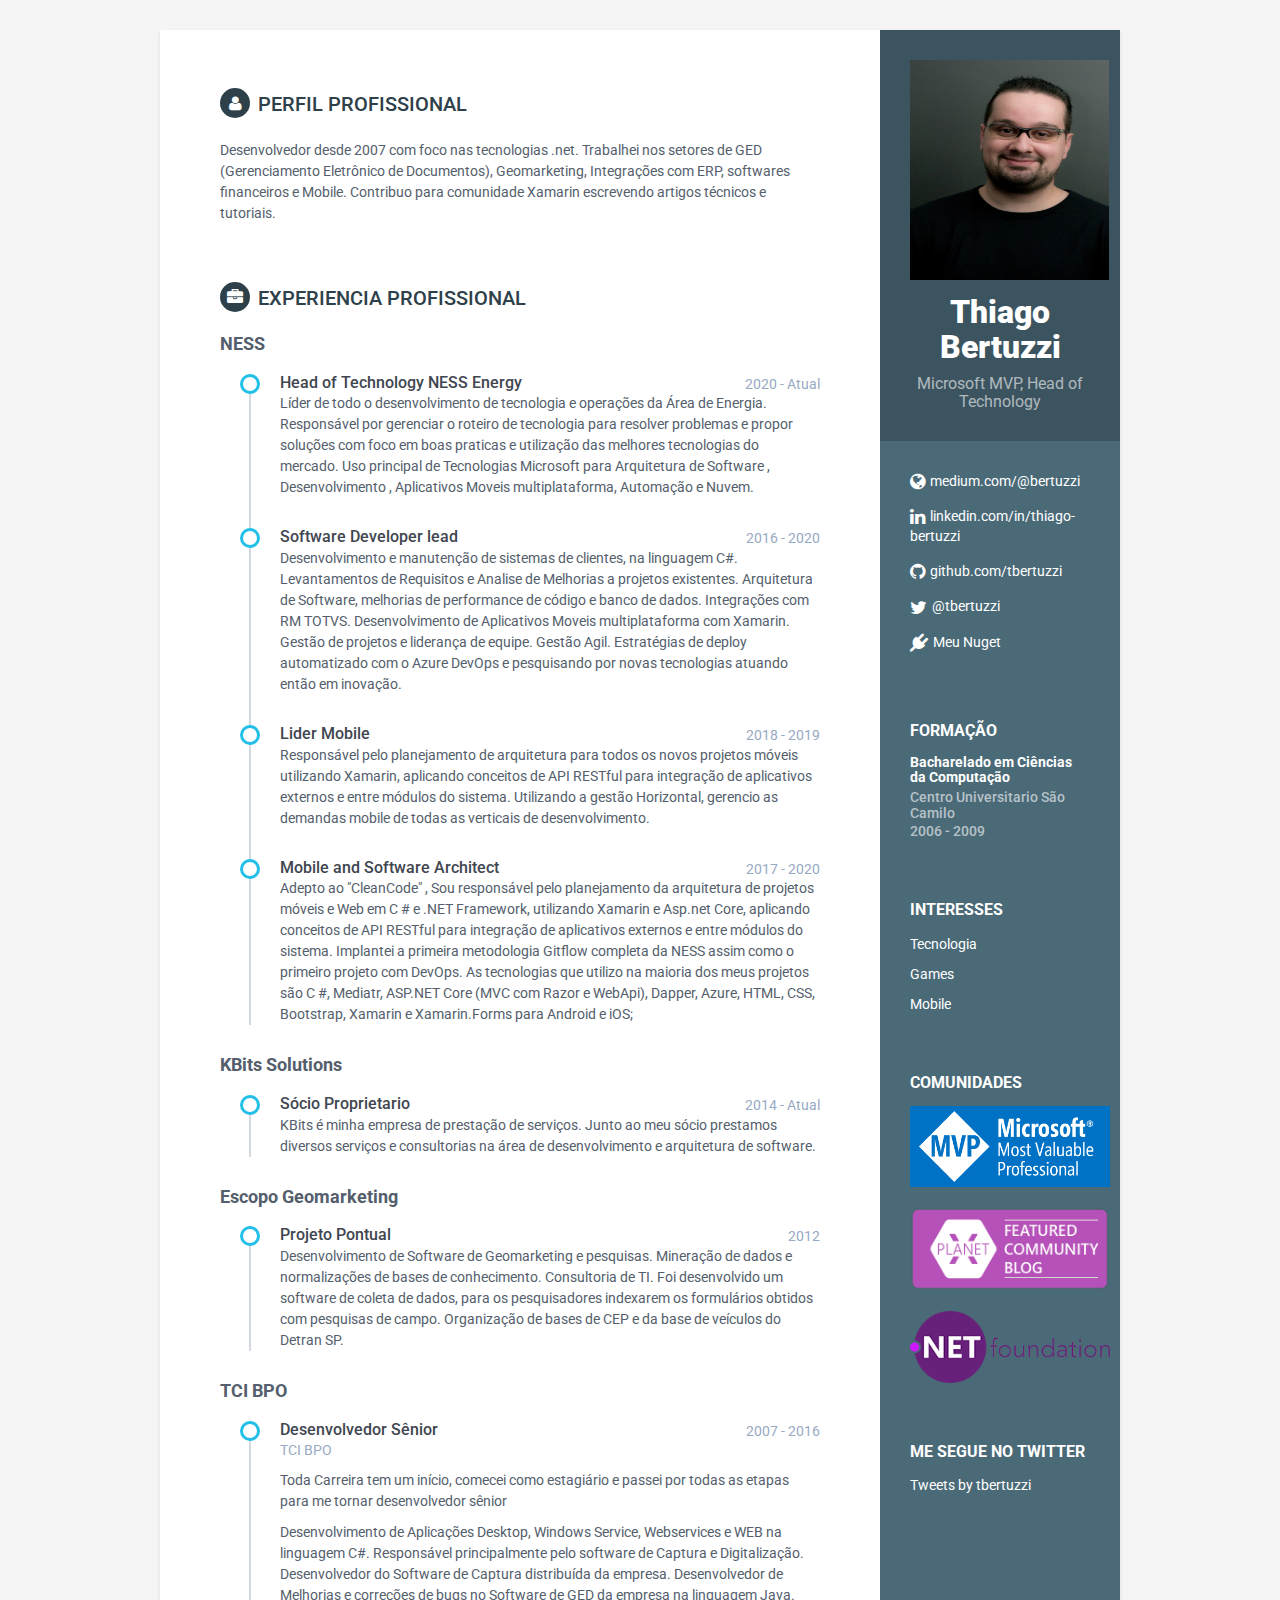
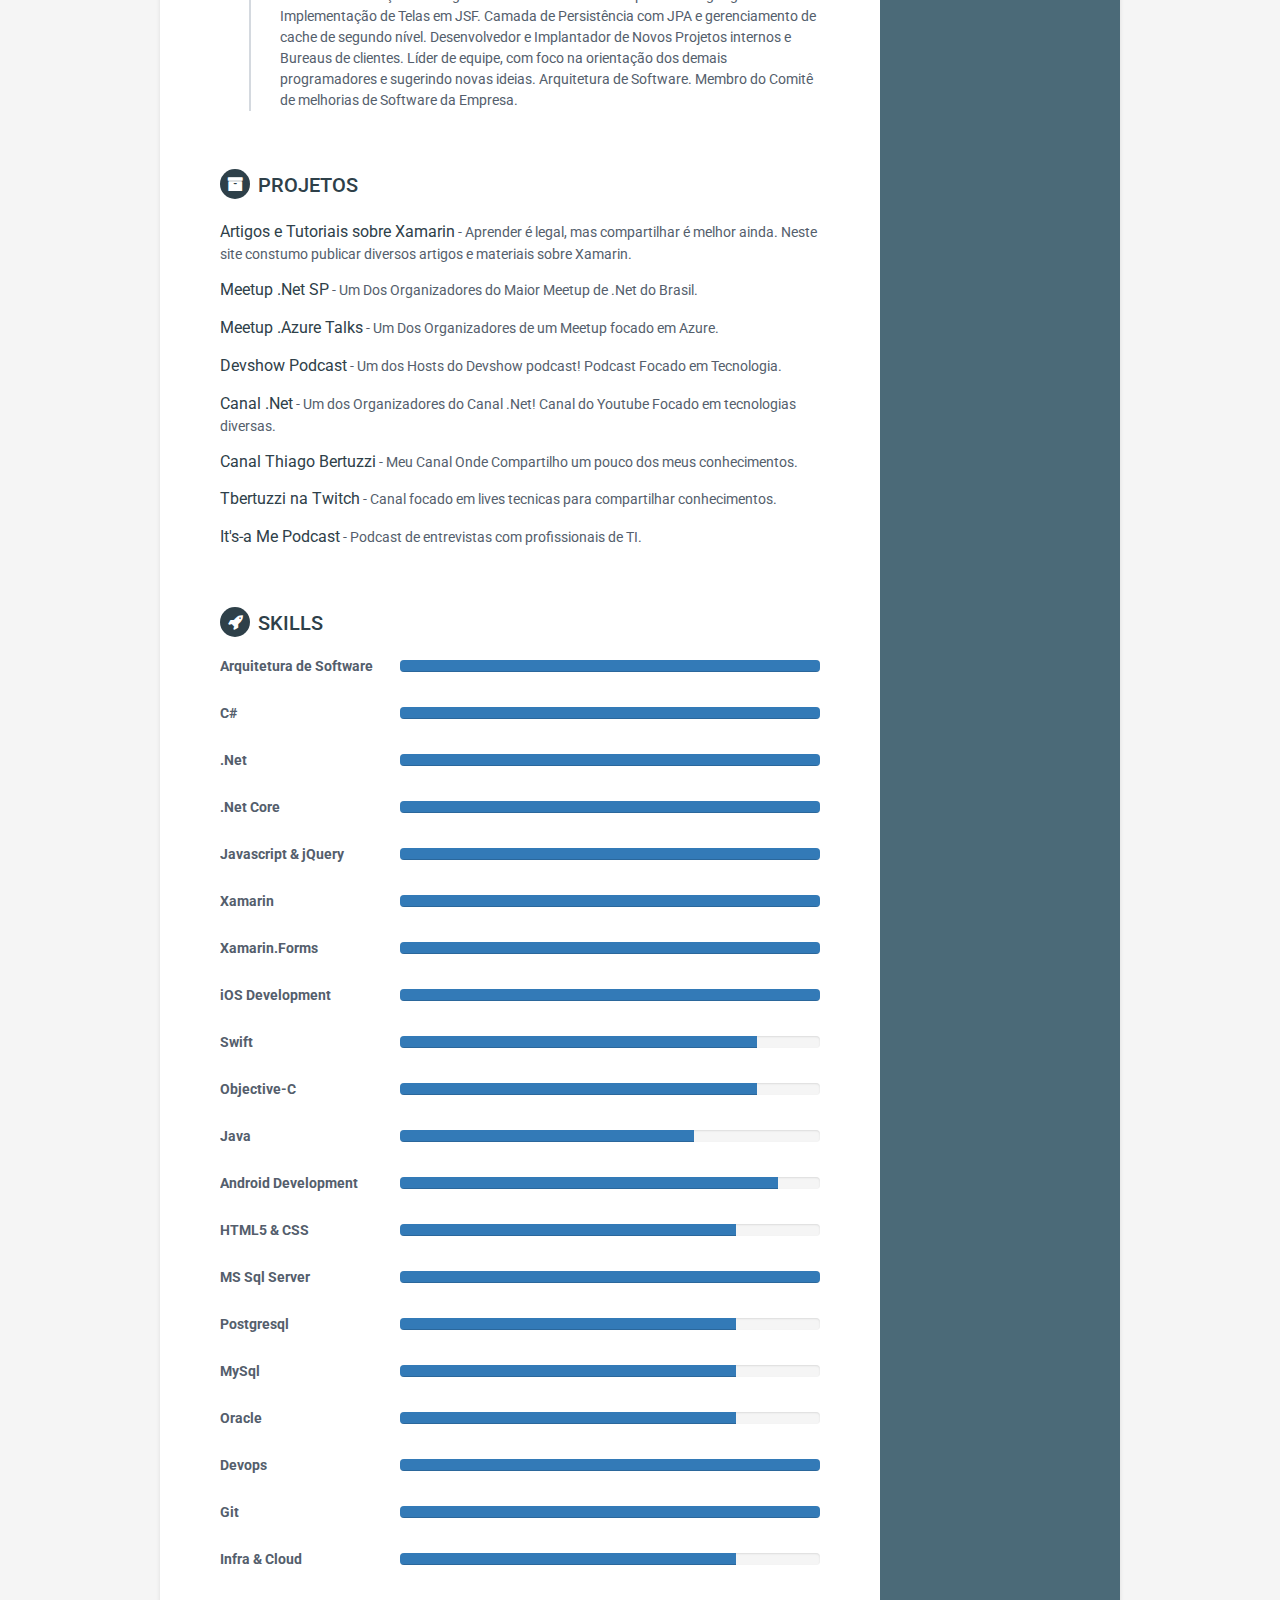
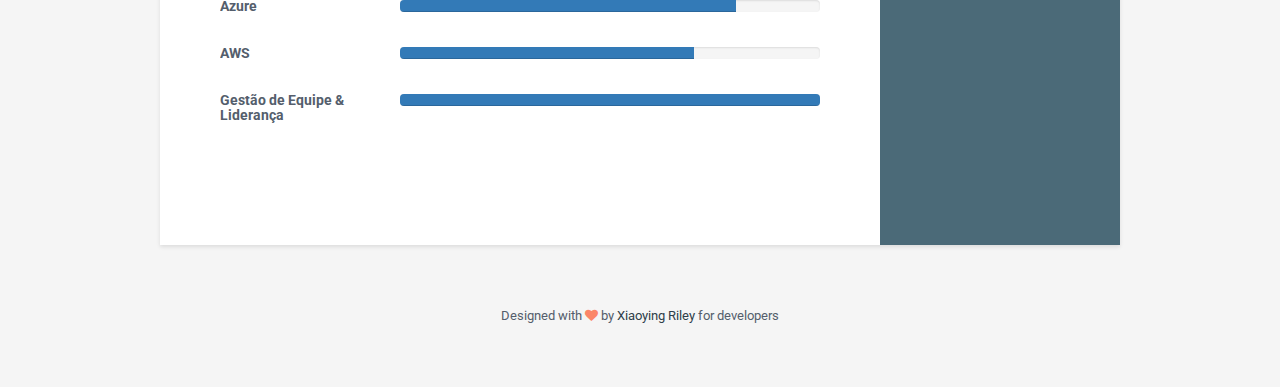
==== commit b9ce5ab4: "Update index.html" ====
--- a/index.html
+++ b/index.html
@@ -391,8 +391,7 @@
             </section>
 
             <section class="skills-section section">
-                <h2 class="section-title"><span class="icon-holder"><i class="fa fa-rocket"></i></span>Skills &amp;
-                    Proficiency</h2>
+                <h2 class="section-title"><span class="icon-holder"><i class="fa fa-rocket"></i></span>Skills</h2>
                 <div class="skillset">
 
                     <div class="item">
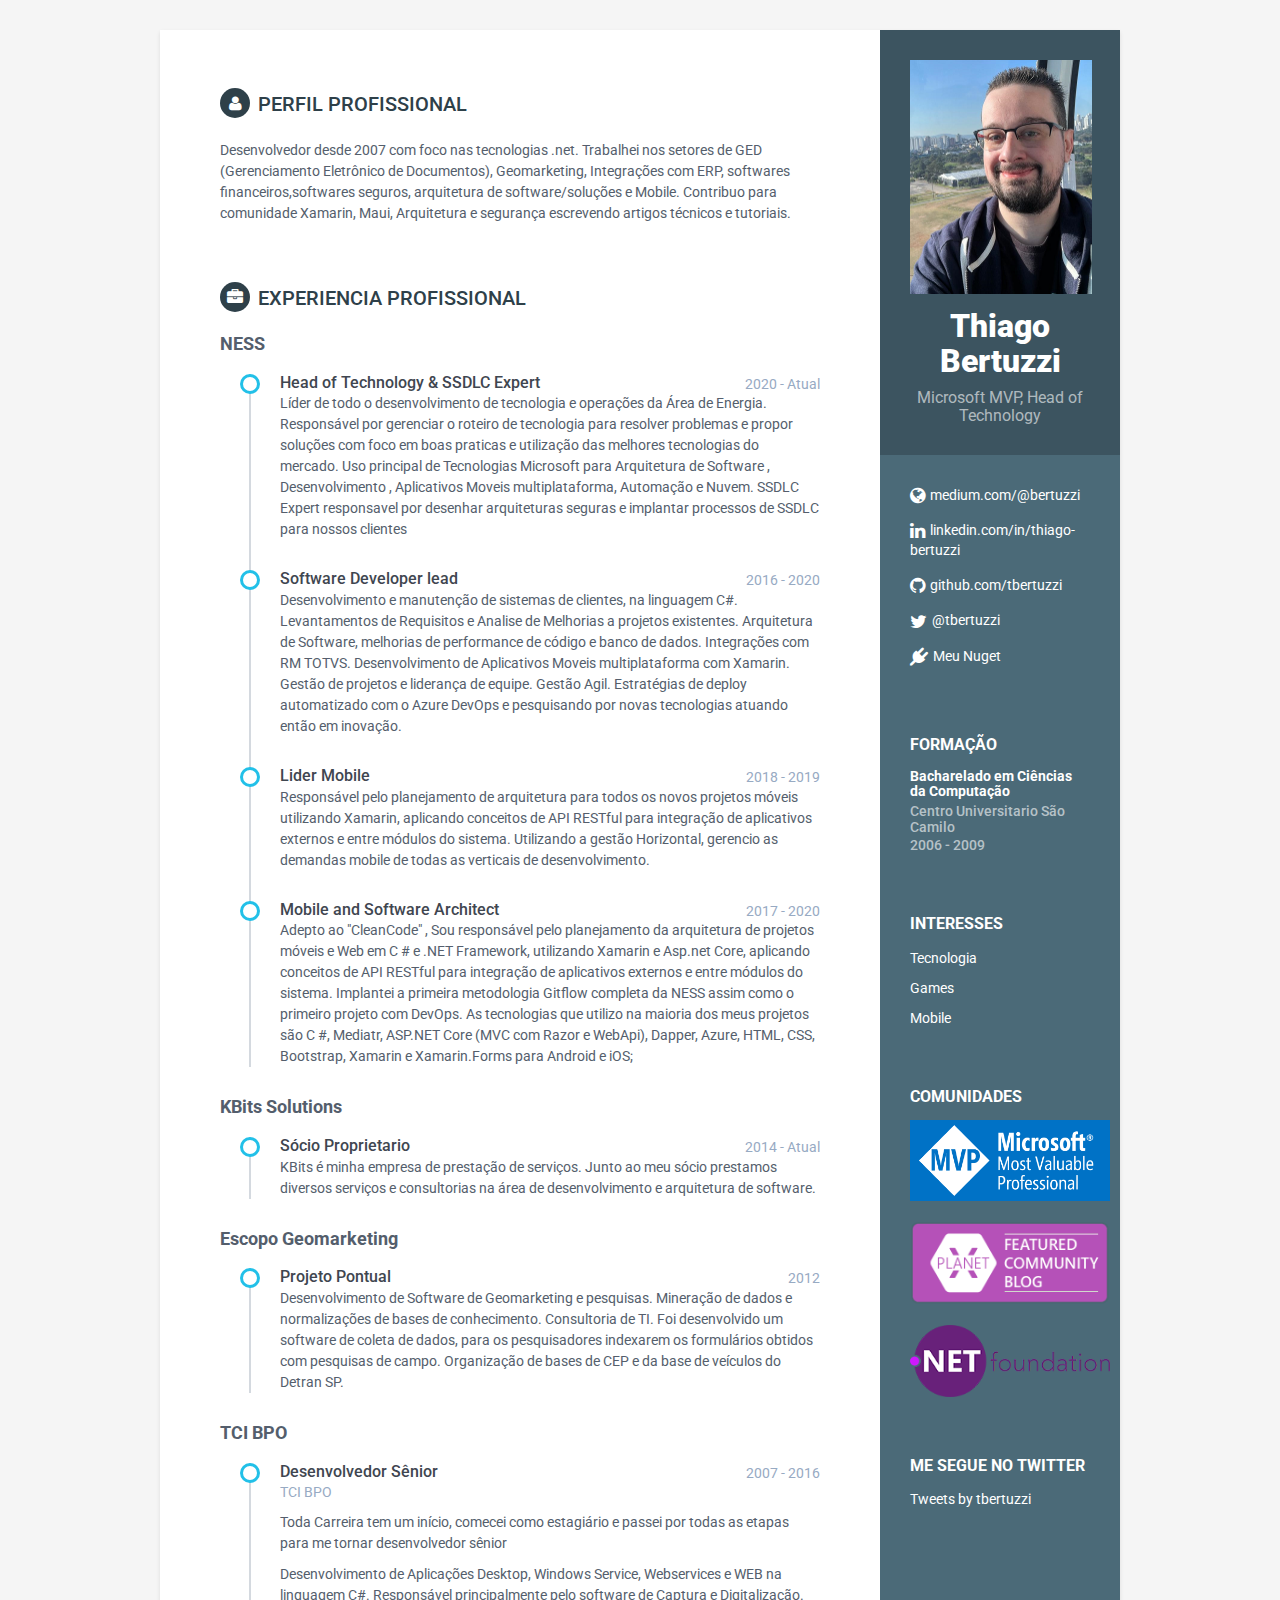
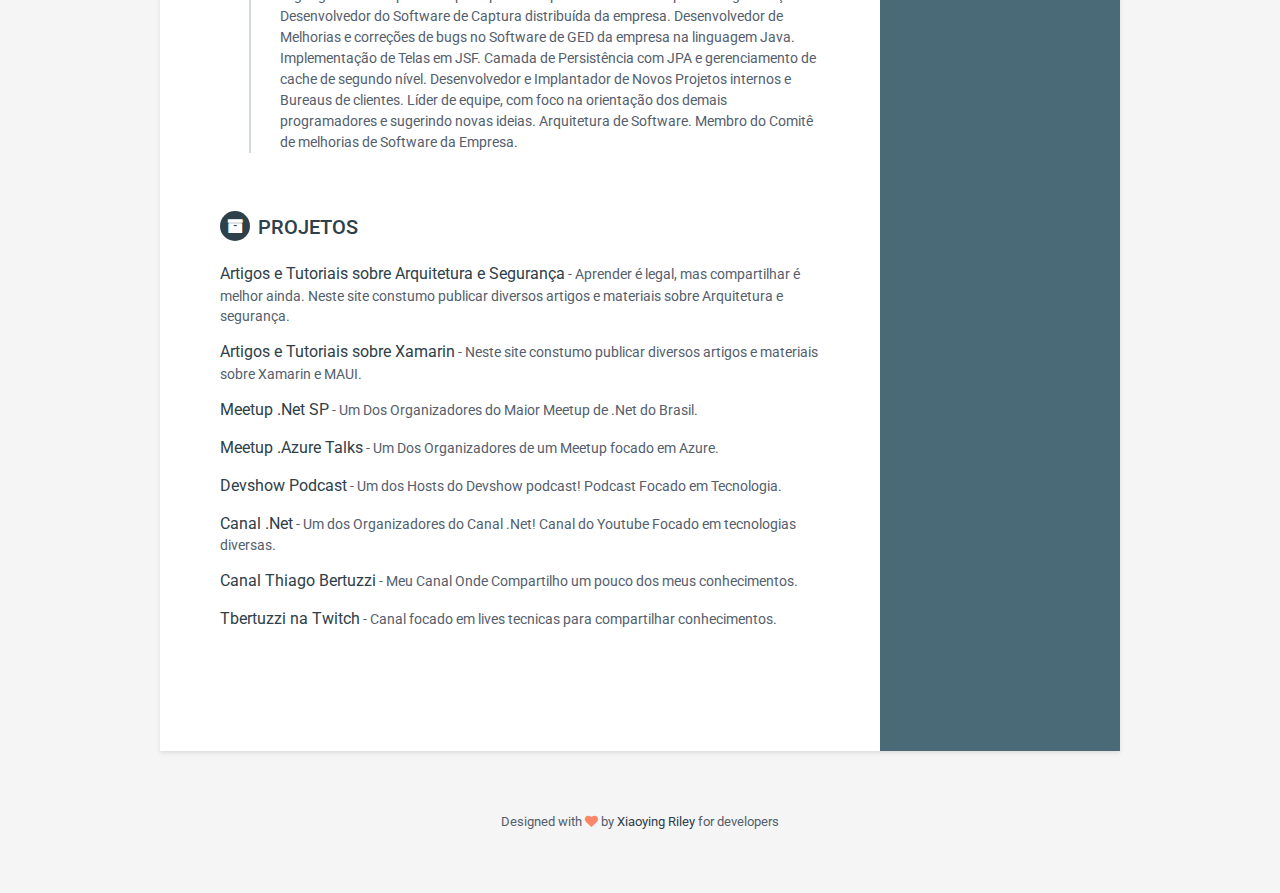
==== commit 5e0d3c07: ":hammer: Atualizado informações do site" ====
--- a/index.html
+++ b/index.html
@@ -50,7 +50,7 @@
     <div class="wrapper">
         <div class="sidebar-wrapper">
             <div class="profile-container">
-                <img class="profile" height="220" width="199" src="assets/images/BertuzziProfile.jpg" alt="" />
+                <img class="profile" height="234" width="182" src="assets/images/BertuzziProfileMenor.png" alt="" />
                 <h1 class="name">Thiago Bertuzzi</h1>
                 <h3 class="tagline">Microsoft MVP, Head of Technology</h3>
             </div>
@@ -150,7 +150,8 @@
                 <div class="summary">
                     <p>Desenvolvedor desde 2007 com foco nas tecnologias .net. Trabalhei nos setores de GED
                         (Gerenciamento Eletrônico de Documentos), Geomarketing, Integrações com ERP, softwares
-                        financeiros e Mobile. Contribuo para comunidade Xamarin escrevendo artigos técnicos e tutoriais.
+                        financeiros,softwares seguros, arquitetura de software/soluções e Mobile. Contribuo para
+                        comunidade Xamarin, Maui, Arquitetura e segurança escrevendo artigos técnicos e tutoriais.
                     </p>
                 </div>
                 <!--//summary-->
@@ -167,7 +168,7 @@
                         <div class="item">
                             <div class="meta">
                                 <div class="upper-row">
-                                    <h3 class="job-title">Head of Technology NESS Energy</h3>
+                                    <h3 class="job-title">Head of Technology & SSDLC Expert</h3>
                                     <div class="time">2020 - Atual</div>
                                 </div>
                             </div>
@@ -177,6 +178,8 @@
                                     soluções com foco em boas praticas e utilização das melhores tecnologias do mercado.
                                     Uso principal de Tecnologias Microsoft para Arquitetura de Software ,
                                     Desenvolvimento , Aplicativos Moveis multiplataforma, Automação e Nuvem.
+                                    SSDLC Expert responsavel por desenhar arquiteturas seguras e implantar
+                                    processos de SSDLC para nossos clientes
                                 </p>
 
                             </div>
@@ -349,9 +352,17 @@
                     <p>Abaixo Alguns Projetos.</p>
                 </div> -->
                 <div class="item">
+                    <span class="project-title"><a href="https://dev.to/tbertuzzi/">Artigos e Tutoriais sobre
+                            Arquitetura e Segurança</a></span> - <span class="project-tagline">Aprender é legal, mas
+                        compartilhar é
+                        melhor ainda. Neste site constumo publicar diversos artigos e materiais sobre Arquitetura e
+                        segurança.</span>
+                </div>
+
+                <div class="item">
                     <span class="project-title"><a href="https://medium.com/@bertuzzi/">Artigos e Tutoriais sobre
-                            Xamarin</a></span> - <span class="project-tagline">Aprender é legal, mas compartilhar é
-                        melhor ainda. Neste site constumo publicar diversos artigos e materiais sobre Xamarin.</span>
+                            Xamarin</a></span> - <span class="project-tagline">Neste site constumo publicar diversos
+                        artigos e materiais sobre Xamarin e MAUI.</span>
                 </div>
                 <div class="item">
                     <span class="project-title"><a href="https://www.meetup.com/pt-BR/dotnet-Sao-Paulo/">Meetup .Net
@@ -382,15 +393,15 @@
                     - <span class="project-tagline">Canal focado em lives tecnicas para compartilhar
                         conhecimentos.</span>
                 </div>
-                <div class="item">
+                <!-- <div class="item">
                     <span class="project-title"><a href="https://anchor.fm/thiago-bertuzzi">It's-a Me Podcast</a></span>
                     - <span class="project-tagline">Podcast de entrevistas com profissionais de TI.</span>
-                </div>
+                </div> -->
 
 
             </section>
 
-            <section class="skills-section section">
+            <!-- <section class="skills-section section">
                 <h2 class="section-title"><span class="icon-holder"><i class="fa fa-rocket"></i></span>Skills</h2>
                 <div class="skillset">
 
@@ -500,7 +511,7 @@
                                 aria-valuenow="80" aria-valuemin="0" aria-valuemax="100"></div>
                         </div>
                     </div>
-                    <!--//item-->
+                    
 
                     <div class="item">
                         <h3 class="level-title">MS Sql Server</h3>
@@ -587,7 +598,7 @@
 
 
                 </div>
-            </section>
+            </section> -->
             <!--//skills-section-->
 
         </div>
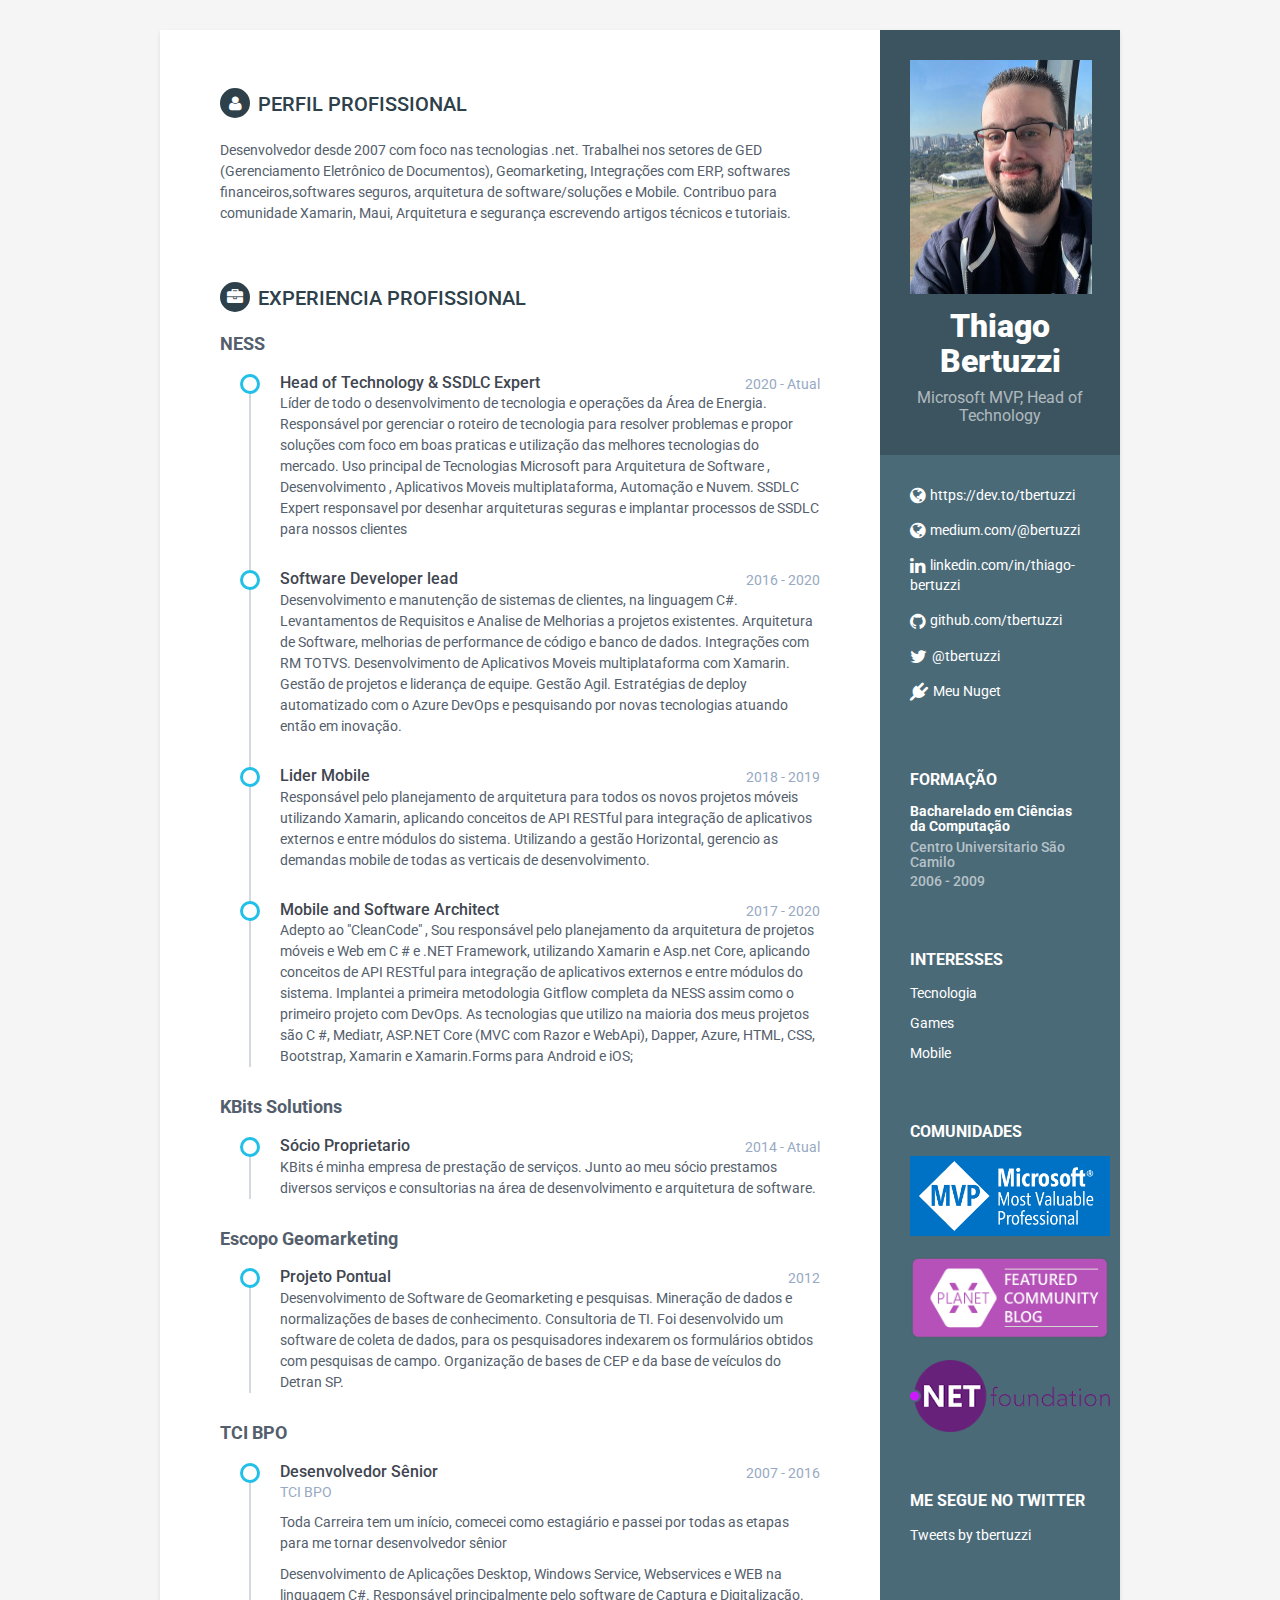
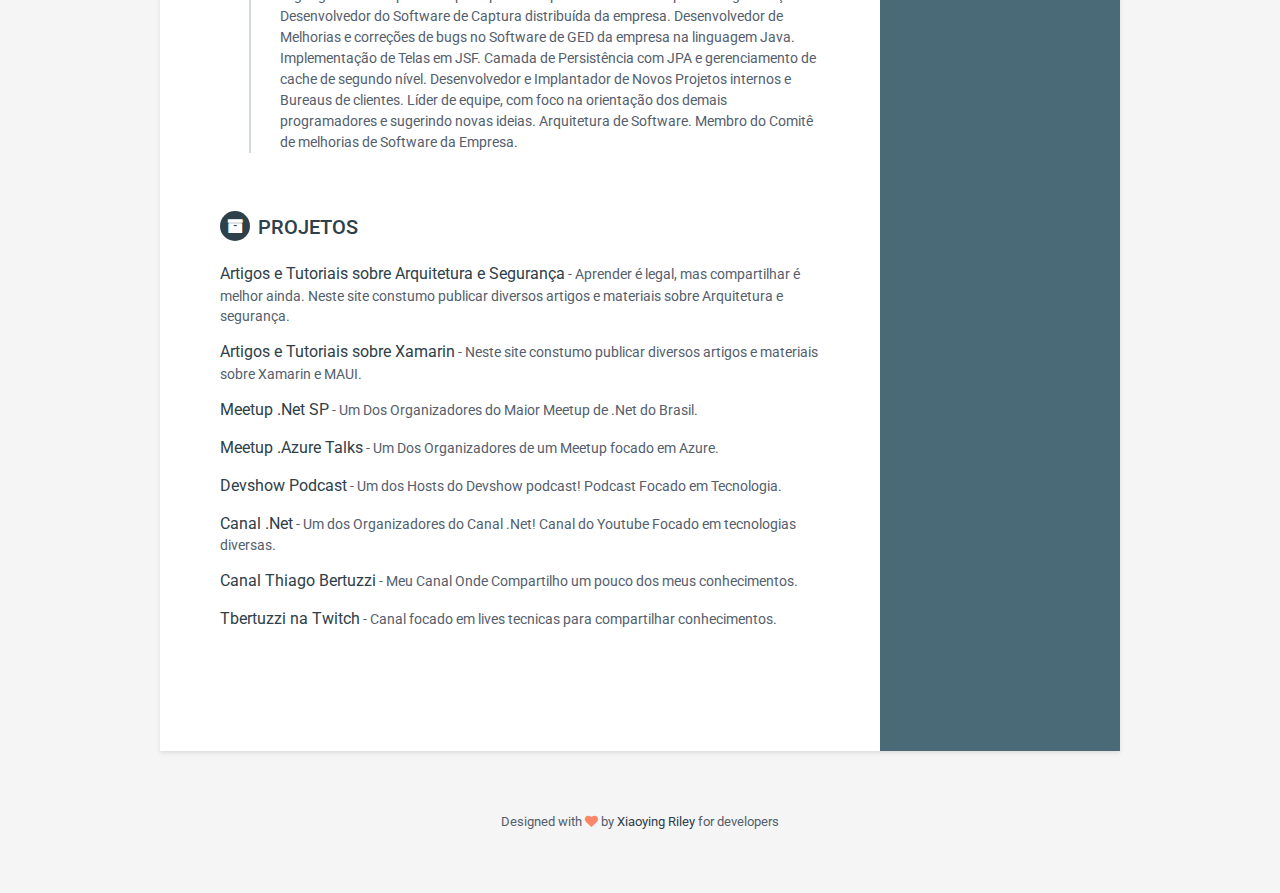
==== commit 32d1ae00: ":sparkles: ADicionado novo site" ====
--- a/index.html
+++ b/index.html
@@ -60,6 +60,8 @@
                 <ul class="list-unstyled contact-list">
                     <!-- <li class="email"><i class="fa fa-envelope"></i><a href="mailto: yourname@email.com">alan.doe@website.com</a></li>
                     <li class="phone"><i class="fa fa-phone"></i><a href="tel:0123 456 789">0123 456 789</a></li> -->
+                    <li class="website"><i class="fa fa-globe"></i><a href="https://dev.to/tbertuzzi/"
+                            target="_blank">https://dev.to/tbertuzzi</a></li>
                     <li class="website"><i class="fa fa-globe"></i><a href="https://medium.com/@bertuzzi/"
                             target="_blank">medium.com/@bertuzzi</a></li>
                     <li class="linkedin"><i class="fa fa-linkedin"></i><a
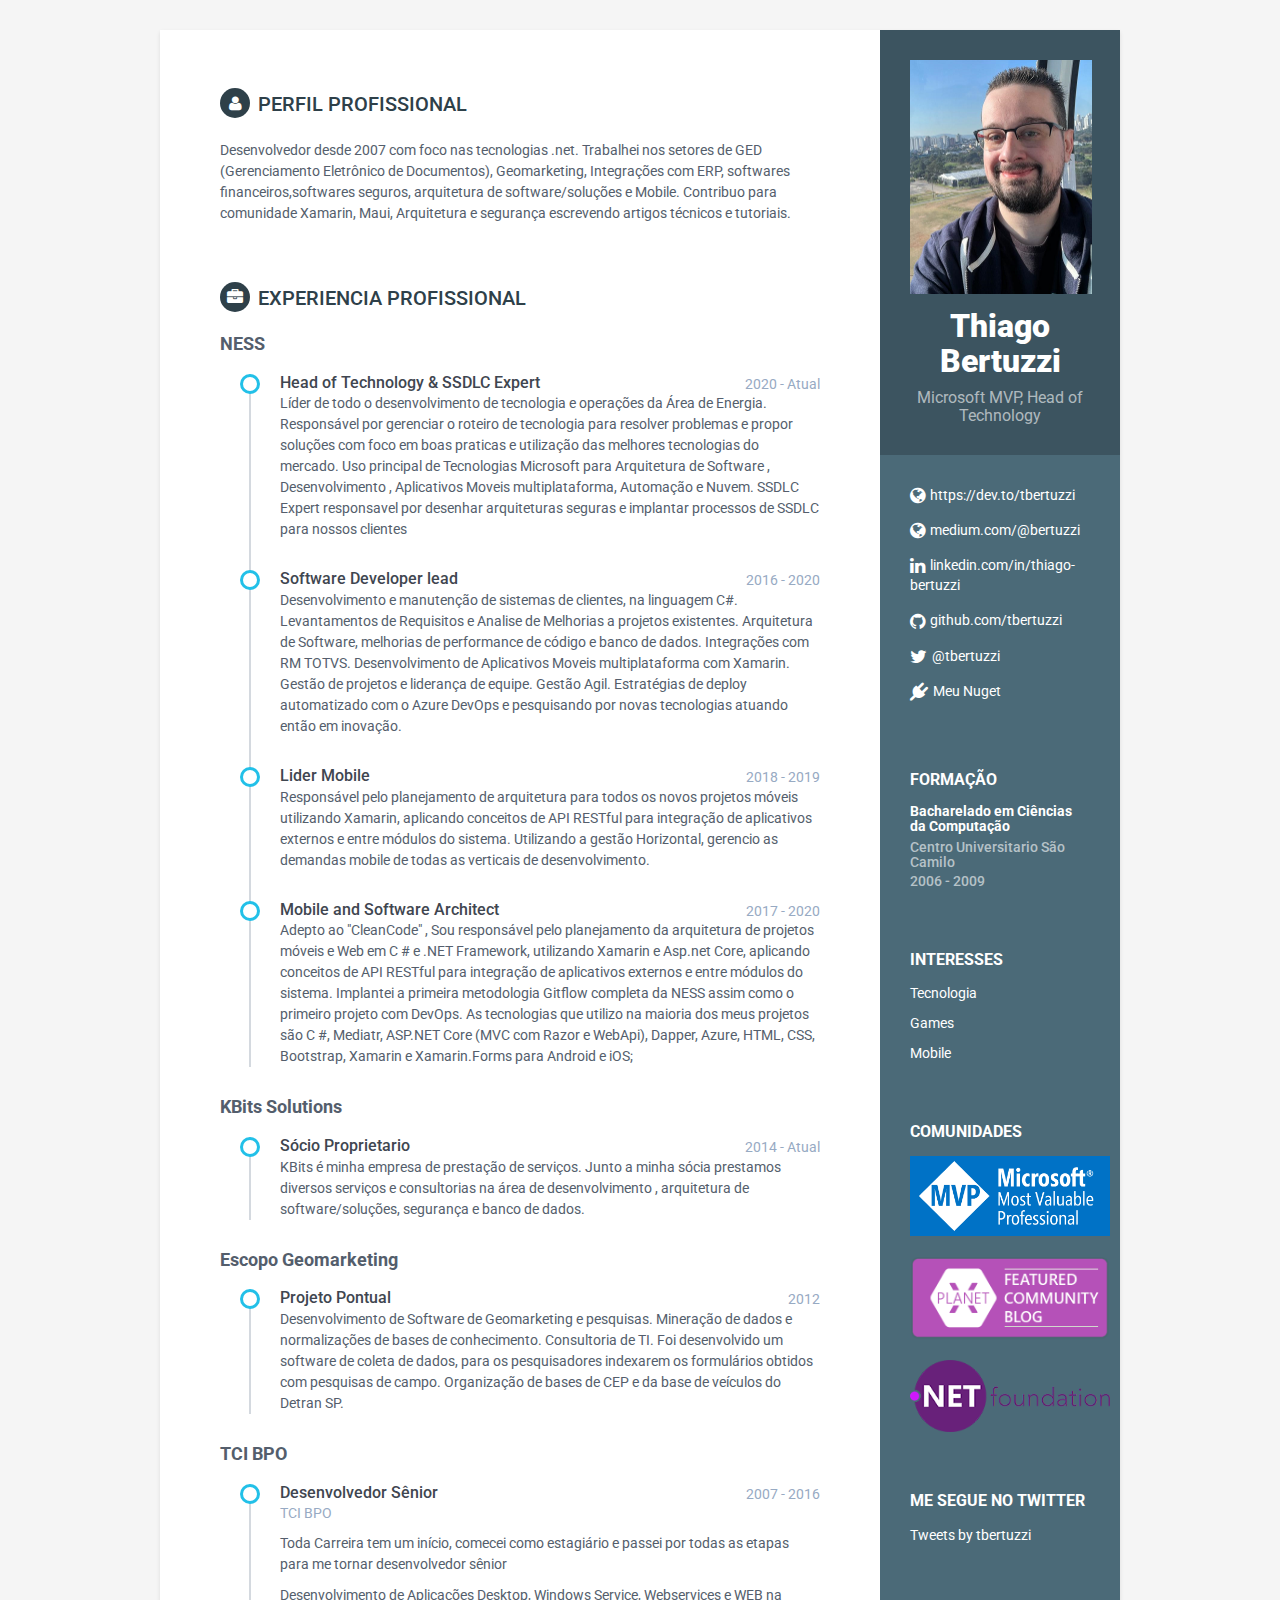
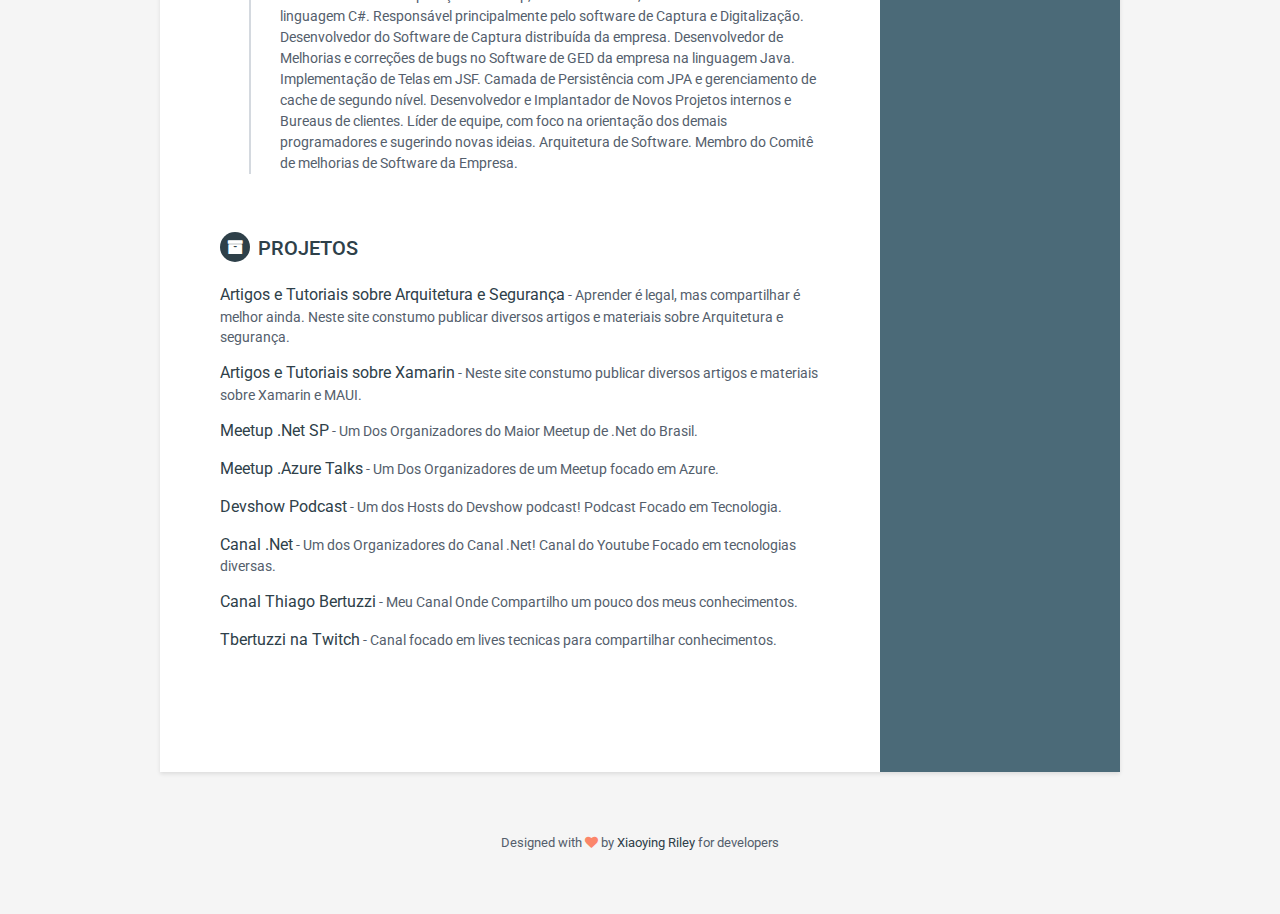
==== commit 3d389ad8: ":hammer: Alterada Kbits" ====
--- a/index.html
+++ b/index.html
@@ -271,9 +271,9 @@
                             </div>
                             <div class="details">
                                 <p>
-                                    KBits é minha empresa de prestação de serviços. Junto ao meu sócio prestamos
-                                    diversos serviços e consultorias na área de desenvolvimento e arquitetura de
-                                    software.
+                                    KBits é minha empresa de prestação de serviços. Junto a minha sócia prestamos
+                                    diversos serviços e consultorias na área de desenvolvimento , arquitetura de
+                                    software/soluções, segurança e banco de dados.
                                 </p>
 
                             </div>
